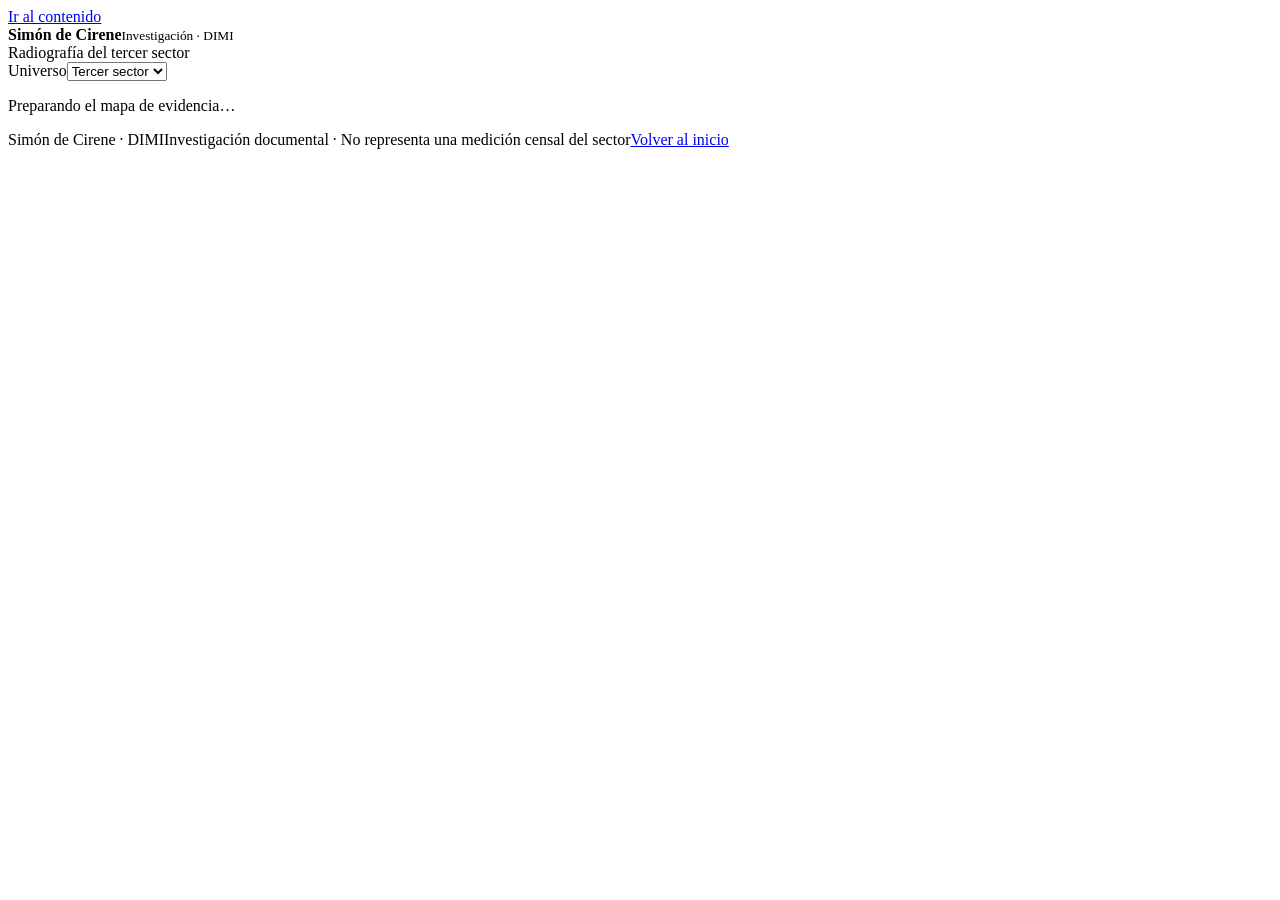
==== preview/h0/index.html @ e89a185a "feat(H-0): estructura accesible de la nueva radiografía" ====
<!doctype html>
<html lang="es-CL">
<head>
  <meta charset="utf-8">
  <meta name="viewport" content="width=device-width, initial-scale=1">
  <meta name="theme-color" content="#102d32">
  <meta name="description" content="Radiografía del tercer sector: de problemas documentados a oportunidades de inteligencia artificial. Investigación de Simón de Cirene y DIMI.">
  <title>Radiografía del tercer sector · Simón de Cirene</title>
  <link rel="preconnect" href="https://fonts.googleapis.com">
  <link rel="preconnect" href="https://fonts.gstatic.com" crossorigin>
  <link href="https://fonts.googleapis.com/css2?family=DM+Sans:wght@400;500;600;700&family=Manrope:wght@400;500;600;700;800&display=swap" rel="stylesheet">
  <link rel="stylesheet" href="/preview/h0/style.css">
  <script type="module" src="/preview/h0/app.mjs"></script>
</head>
<body>
  <a class="skip" href="#content">Ir al contenido</a>
  <div id="app">
    <header class="site-header">
      <div class="brand"><div class="brand-mark" aria-hidden="true"><span></span><span></span><span></span></div><div><strong>Simón de Cirene</strong><small>Investigación · DIMI</small></div></div>
      <span class="top-tag">Radiografía del tercer sector</span>
      <div class="scope-wrap"><label for="scope-top">Universo</label><select id="scope-top" aria-label="Seleccionar universo"><option value="tercer_sector">Tercer sector</option><option value="fundaciones">Fundaciones</option></select></div>
    </header>
    <main id="content" aria-busy="true"><div class="loading"><span class="loader"></span><p>Preparando el mapa de evidencia…</p></div></main>
    <footer class="site-footer"><span>Simón de Cirene · DIMI</span><span>Investigación documental · No representa una medición censal del sector</span><a href="/" data-internal>Volver al inicio</a></footer>
  </div>
  <noscript>Esta página utiliza JavaScript para navegar entre las secciones y explorar las fuentes.</noscript>
</body>
</html>
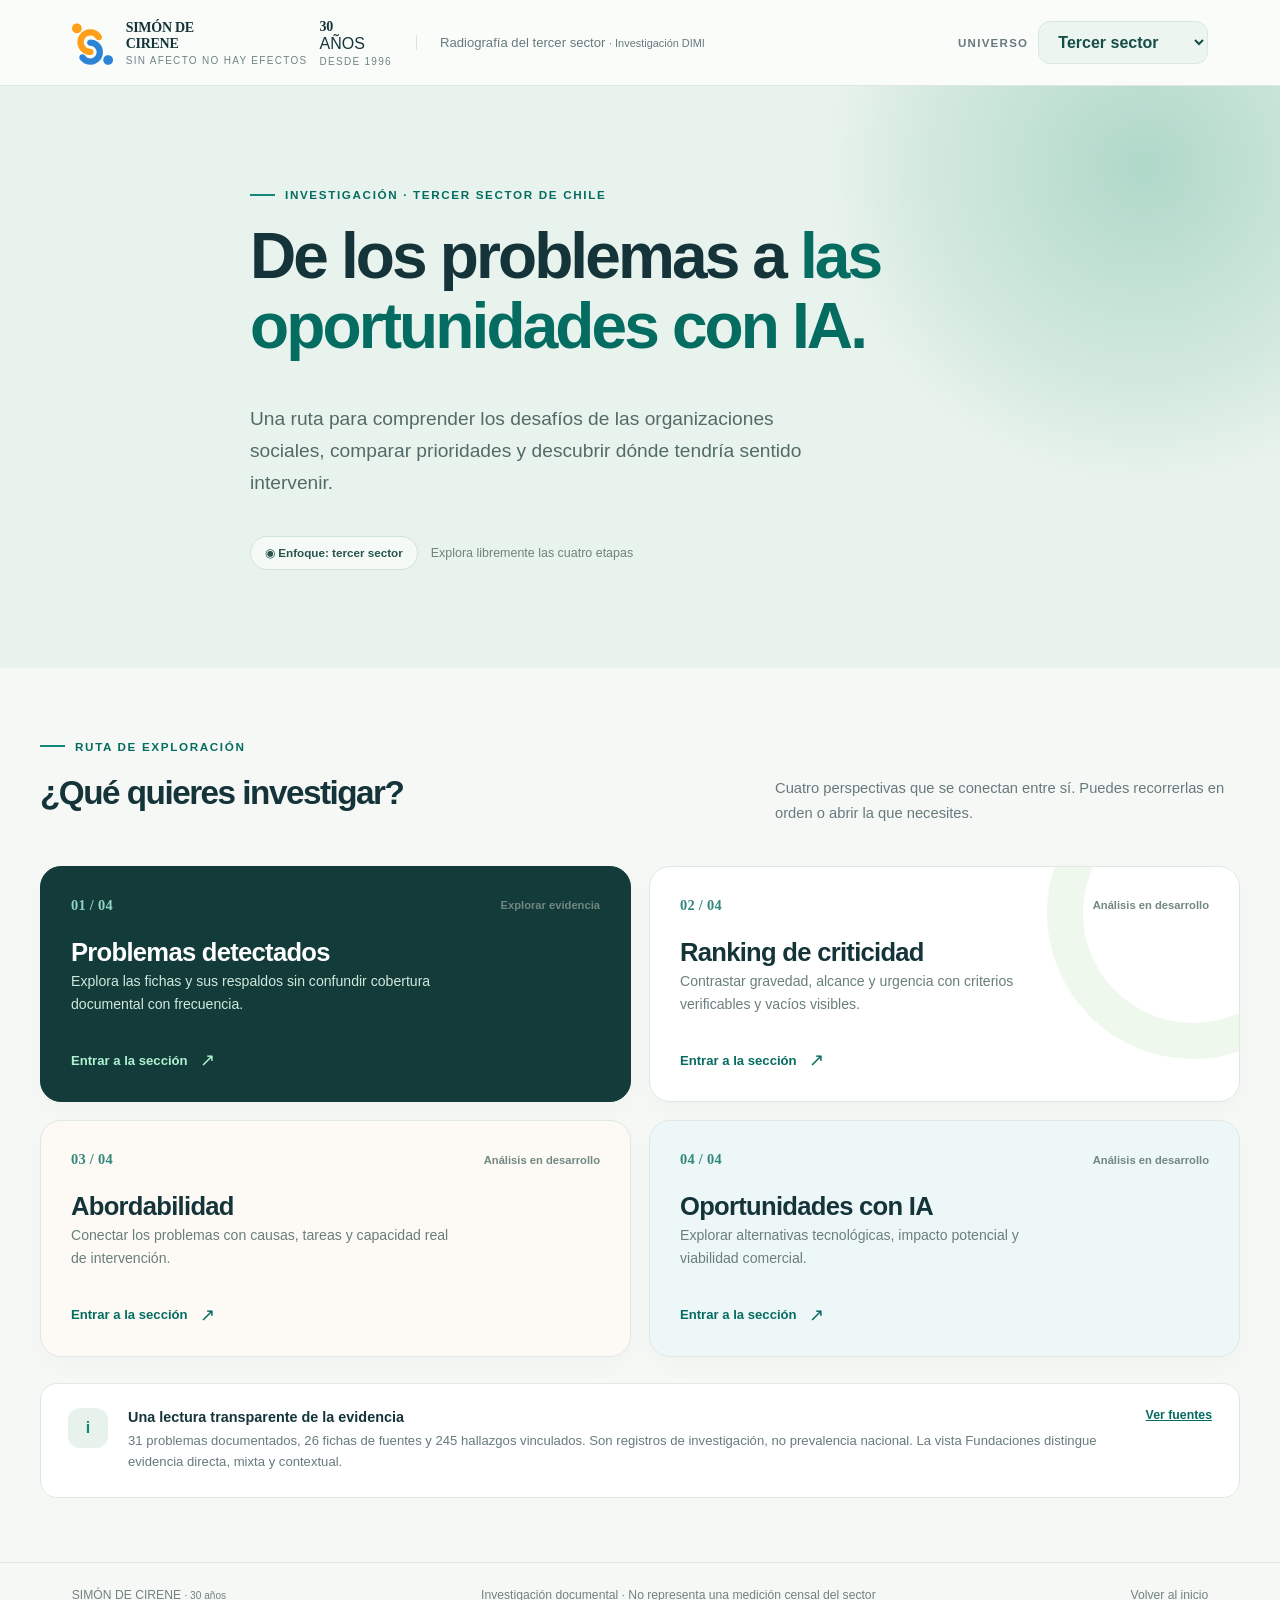
==== commit 2fd961c1: "style(brand): incorporar logotipo de plantilla, 30 años y Montserrat a H-0" ====
--- a/preview/h0/index.html
+++ b/preview/h0/index.html
@@ -3,25 +3,30 @@
 <head>
   <meta charset="utf-8">
   <meta name="viewport" content="width=device-width, initial-scale=1">
-  <meta name="theme-color" content="#102d32">
+  <meta name="theme-color" content="#FFF2E1">
   <meta name="description" content="Radiografía del tercer sector: de problemas documentados a oportunidades de inteligencia artificial. Investigación de Simón de Cirene y DIMI.">
   <title>Radiografía del tercer sector · Simón de Cirene</title>
   <link rel="preconnect" href="https://fonts.googleapis.com">
   <link rel="preconnect" href="https://fonts.gstatic.com" crossorigin>
-  <link href="https://fonts.googleapis.com/css2?family=DM+Sans:wght@400;500;600;700&family=Manrope:wght@400;500;600;700;800&display=swap" rel="stylesheet">
+  <link href="https://fonts.googleapis.com/css2?family=Montserrat:wght@400;500;600;700;800;900&display=swap" rel="stylesheet">
   <link rel="stylesheet" href="/preview/h0/style.css">
+  <link rel="stylesheet" href="/preview/h0/brand-sdc.css">
   <script type="module" src="/preview/h0/app.mjs"></script>
 </head>
 <body>
   <a class="skip" href="#content">Ir al contenido</a>
   <div id="app">
     <header class="site-header">
-      <div class="brand"><div class="brand-mark" aria-hidden="true"><span></span><span></span><span></span></div><div><strong>Simón de Cirene</strong><small>Investigación · DIMI</small></div></div>
-      <span class="top-tag">Radiografía del tercer sector</span>
+      <div class="brand" aria-label="Simón de Cirene, 30 años">
+        <img class="brand-symbol" src="/preview/h0/assets/sdc-symbol-2026.svg" alt="" width="42" height="44">
+        <div class="brand-wordmark"><strong>SIMÓN DE<br>CIRENE</strong><small>Sin afecto no hay efectos</small></div>
+        <div class="anniversary-mark" role="img" aria-label="30 años, desde 1996"><strong>30</strong><span>AÑOS</span><small>DESDE 1996</small></div>
+      </div>
+      <span class="top-tag">Radiografía del tercer sector <small>· Investigación DIMI</small></span>
       <div class="scope-wrap"><label for="scope-top">Universo</label><select id="scope-top" aria-label="Seleccionar universo"><option value="tercer_sector">Tercer sector</option><option value="fundaciones">Fundaciones</option></select></div>
     </header>
     <main id="content" aria-busy="true"><div class="loading"><span class="loader"></span><p>Preparando el mapa de evidencia…</p></div></main>
-    <footer class="site-footer"><span>Simón de Cirene · DIMI</span><span>Investigación documental · No representa una medición censal del sector</span><a href="/" data-internal>Volver al inicio</a></footer>
+    <footer class="site-footer"><span class="footer-org">SIMÓN DE CIRENE <small>· 30 años</small></span><span>Investigación documental · No representa una medición censal del sector</span><a href="/" data-internal>Volver al inicio</a></footer>
   </div>
   <noscript>Esta página utiliza JavaScript para navegar entre las secciones y explorar las fuentes.</noscript>
 </body>
--- a/preview/h0/style.css
+++ b/preview/h0/style.css
@@ -0,0 +1,2 @@
+:root{--ink:#15343a;--ink2:#254349;--muted:#677a7d;--bg:#f6f8f5;--surface:#fff;--line:#e0e8e3;--teal:#128878;--teal2:#056c61;--mint:#e5f4ee;--gold:#f0bb7d;--blue:#eaf0fa;--shadow:0 15px 45px rgba(9,54,50,.07);font-family:"DM Sans",Arial,sans-serif;color:var(--ink);background:var(--bg);font-synthesis:none}*{box-sizing:border-box}html{scroll-behavior:smooth}body{margin:0;min-width:320px}button,input,select{font:inherit}button{cursor:pointer}a{color:inherit;text-decoration:none}button:focus-visible,a:focus-visible,input:focus-visible,select:focus-visible{outline:3px solid #ef9f53;outline-offset:3px}h1,h2,h3,p{margin-top:0}h1,h2,h3{font-family:Manrope,"DM Sans",sans-serif;letter-spacing:-.045em}h1{font-size:clamp(2.45rem,5vw,4.75rem);line-height:1.08;font-weight:800;max-width:870px}h2{font-size:clamp(1.65rem,2.6vw,2.6rem);line-height:1.16;font-weight:800}h3{font-size:1.02rem;line-height:1.42;letter-spacing:-.028em}p{line-height:1.65}.skip{position:absolute;top:-100px;left:15px;z-index:100;padding:12px;background:#fff;border:2px solid var(--teal)}.skip:focus{top:12px}.site-header{height:86px;padding:0 clamp(20px,5.6vw,88px);display:flex;align-items:center;gap:24px;background:rgba(250,252,249,.96);border-bottom:1px solid var(--line);position:sticky;top:0;z-index:30;backdrop-filter:blur(15px)}.brand{display:flex;gap:12px;align-items:center;min-width:210px}.brand strong{font-family:Manrope;font-weight:800;font-size:14px;display:block;letter-spacing:-.02em}.brand small{font-size:10px;letter-spacing:.13em;text-transform:uppercase;color:#718486;display:block;margin-top:3px}.brand-mark{width:37px;height:37px;display:flex;align-items:center;justify-content:center;gap:3px;border:2px solid #156a62;border-radius:12px;transform:rotate(-7deg)}.brand-mark span{width:5px;height:15px;background:#168b7b;border-radius:5px}.brand-mark span:nth-child(2){height:25px;background:#c5a773}.brand-mark span:nth-child(3){height:20px}.top-tag{font-size:.82rem;margin-right:auto;color:var(--muted);border-left:1px solid #d9e3df;padding-left:23px}.scope-wrap{display:flex;align-items:center;gap:10px}.scope-wrap label{font-size:.72rem;text-transform:uppercase;letter-spacing:.11em;color:var(--muted);font-weight:700}.scope-wrap select{min-width:165px;background:#edf5f1;border:1px solid #d7e9e0;color:#174d48;font-weight:700;border-radius:12px;padding:11px 32px 11px 15px}.site-footer{display:flex;gap:15px;flex-wrap:wrap;justify-content:space-between;align-items:center;padding:25px clamp(20px,5.6vw,88px);color:#728281;font-size:.76rem;border-top:1px solid var(--line)}.site-footer a{text-decoration:underline}.wrap{width:min(1200px,calc(100% - 48px));margin:0 auto}.eyebrow{display:flex;align-items:center;gap:10px;text-transform:uppercase;letter-spacing:.14em;color:var(--teal2);font-size:.73rem;font-weight:800;margin-bottom:21px}.eyebrow:before{content:"";display:inline-block;width:25px;height:2px;background:var(--teal)}.home-hero{position:relative;background:#e9f3ed;overflow:hidden;padding:clamp(55px,8vw,118px) 0 clamp(65px,8vw,98px);isolation:isolate}.home-hero:after{content:"";position:absolute;width:660px;height:660px;background:radial-gradient(circle,#afd8c9 0%,rgba(168,213,196,.32) 48%,transparent 69%);right:-195px;top:-250px;z-index:-1;pointer-events:none}.hero-lead{font-size:clamp(1rem,1.7vw,1.2rem);color:#526b68;max-width:600px;margin-top:0;margin-bottom:24px}.hero-head{max-width:780px}.hero-title span{color:var(--teal2)}.hero-footer{display:flex;gap:13px;align-items:center;flex-wrap:wrap;margin-top:37px}.hero-step{font-size:.78rem;color:#6e837a}.pill{display:inline-flex;align-items:center;gap:7px;border:1px solid #d0e4d8;background:rgba(255,255,255,.6);border-radius:100px;font-size:.73rem;font-weight:700;padding:9px 14px;color:#28564f}.numbers{display:flex;gap:16px;flex-wrap:wrap}.numbers .kpi{padding:0 22px 0 0;border-right:1px solid #c1d6cb}.numbers .kpi:last-child{border-right:0}.kpi b{display:block;font:800 1.45rem Manrope;letter-spacing:-.05em}.kpi small{font-size:.69rem;color:#5e766d}.home-sections{padding:72px 0 64px}.section-head{display:flex;justify-content:space-between;gap:20px;align-items:flex-end;margin-bottom:26px}.section-head p{max-width:465px;color:var(--muted);font-size:.92rem}.four-grid{display:grid;grid-template-columns:repeat(2,minmax(0,1fr));gap:18px}.stage-card{min-height:224px;background:#fff;border:1px solid var(--line);border-radius:21px;display:flex;flex-direction:column;gap:20px;position:relative;overflow:hidden;padding:30px;box-shadow:0 10px 24px rgba(29,58,48,.025);transition:transform .18s,border-color .18s,box-shadow .18s}.stage-card:hover{transform:translateY(-4px);box-shadow:var(--shadow);border-color:#a1cfba}.stage-card:first-child{background:#123b3a;color:white;border-color:#123b3a}.stage-card:first-child .stage-copy{color:#d0e9dc}.stage-card:first-child .stage-link{color:#aff2d0}.stage-card:first-child .stage-number{color:#8fd5c1}.stage-card:nth-child(2):after{content:"";position:absolute;right:-100px;top:-100px;width:220px;height:220px;border:36px solid #eff8ed;border-radius:100%}.stage-card:nth-child(3){background:#fdfaf5}.stage-card:nth-child(4){background:#eef7f7}.stage-top{display:flex;justify-content:space-between;align-items:center}.stage-number{font:800 .9rem Manrope;color:#33887d;letter-spacing:.02em}.stage-status{font-size:.7rem;font-weight:700;color:#718781}.stage-card h3{font-size:clamp(1.25rem,2vw,1.6rem);max-width:290px;margin:0}.stage-copy{font-size:.88rem;color:#697f7b;line-height:1.6;max-width:380px}.stage-link{font-size:.82rem;font-weight:800;color:var(--teal2);margin-top:auto;display:flex;gap:12px;align-items:center}.arrow{font-size:1.15rem}.method-strip{border:1px solid var(--line);background:#fff;padding:24px 27px;border-radius:17px;display:flex;align-items:flex-start;gap:20px;margin-top:26px}.method-icon{width:40px;height:40px;display:grid;place-items:center;background:#e8f2ec;border-radius:12px;color:#16836d;flex-shrink:0;font-weight:800}.method-strip strong{font-size:.9rem}.method-strip p{font-size:.82rem;color:var(--muted);margin:4px 0 0}.method-strip a{margin-left:auto;white-space:nowrap;font-size:.77rem;color:var(--teal2);font-weight:800;text-decoration:underline}.subnav{border-bottom:1px solid var(--line);background:#fff}.subnav-inner{display:flex;gap:6px;align-items:center;overflow-x:auto;white-space:nowrap;scrollbar-width:thin}.subnav a{font-size:.77rem;padding:19px 13px;border-bottom:3px solid transparent;color:#758481;font-weight:700}.subnav a[aria-current=page]{color:#0c796c;border-color:#0c796c}.subnav a:hover{color:#0c796c}.subnav a:first-child{padding-left:0}.interior{padding:48px 0 84px}.page-top{display:flex;gap:28px;align-items:flex-start;justify-content:space-between;margin-bottom:29px}.page-top h1{font-size:clamp(2rem,4vw,3.4rem);max-width:700px;margin-bottom:12px}.page-intro{color:var(--muted);font-size:.95rem;max-width:690px}.stage-label{color:var(--teal2);font-size:.7rem;letter-spacing:.12em;text-transform:uppercase;font-weight:800;margin-bottom:16px}.outline-btn,.small-btn{border-radius:11px;padding:11px 15px;border:1px solid #bfd7ca;background:#fff;color:#28796b;font-weight:800;font-size:.8rem}.small-btn:hover,.outline-btn:hover{background:#eaf4ed}.link-btn{color:var(--teal2);font-size:.82rem;font-weight:800;text-decoration:underline}.callout{border:1px solid #e0e9df;background:#fff;border-radius:14px;padding:17px 21px;color:#58716e;line-height:1.65;font-size:.84rem;display:flex;gap:13px}.callout:before{content:"i";color:#126c62;flex:0 0 22px;height:22px;border:1.5px solid #529f91;border-radius:50%;display:grid;place-items:center;font-style:italic;font-weight:700}.data-stats{display:flex;flex-wrap:wrap;gap:11px;margin-bottom:20px}.stat-chip{background:#fff;border:1px solid var(--line);border-radius:12px;padding:14px 17px;min-width:140px}.stat-chip b{display:block;font:800 1.28rem Manrope}.stat-chip small{font-size:.68rem;color:#758b88}.scope-bands{display:grid;grid-template-columns:repeat(3,minmax(0,1fr));gap:13px;margin:25px 0}.band-card{background:#fff;border-radius:14px;border:1px solid var(--line);padding:20px}.band-card b{font:800 1.55rem Manrope}.band-card strong{display:block;margin-top:3px;font-size:.83rem}.band-card small{display:block;color:var(--muted);line-height:1.5;margin-top:7px}.band-card.directa{border-top:4px solid #26846c}.band-card.compartida{border-top:4px solid #c99a63}.band-card.contexto{border-top:4px solid #90a4ae}.tools-panel{display:flex;gap:12px;align-items:center;flex-wrap:wrap;margin:23px 0}.search-wrap{flex:1;min-width:190px;position:relative}.search-wrap input{width:100%;padding:14px 18px;border-radius:13px;border:1px solid #dce8e2;background:#fff;color:var(--ink)}.layer-label{font-size:.7rem;color:var(--muted);font-weight:800}.tools-panel select{max-width:235px;background:#fff;border:1px solid var(--line);border-radius:12px;padding:13px 15px;font-size:.85rem;color:#245f57}.switch{display:flex;align-items:center;gap:9px;cursor:pointer;font-size:.8rem;color:#526e66}.switch input{accent-color:#138679;width:17px;height:17px}.result-meta{display:flex;justify-content:space-between;align-items:center;flex-wrap:wrap;gap:10px;color:#6e8181;font-size:.78rem;margin:12px 0 14px}.pain-list{display:grid;grid-template-columns:repeat(2,minmax(0,1fr));gap:12px}.pain-row{border:1px solid var(--line);border-radius:16px;background:#fff;padding:20px 21px;text-align:left;display:flex;gap:14px;align-items:flex-start;min-height:150px;transition:box-shadow .18s,border-color .18s}.pain-row:hover{border-color:#70b5a1;box-shadow:0 6px 22px rgba(20,86,73,.06)}.pain-code{font:800 .72rem Manrope;background:#edf4f0;color:#236e60;border-radius:9px;padding:8px 10px;white-space:nowrap}.pain-row h3{margin:0 0 10px;font-size:.96rem}.pain-row .row-meta{display:flex;gap:8px;flex-wrap:wrap;margin-top:auto}.tag{font-size:.67rem;border-radius:30px;padding:5px 8px;background:#edf3f2;color:#52726d}.tag.directa{background:#e5f4e9;color:#287252}.tag.compartida{background:#fbefdc;color:#98682a}.tag.contexto{background:#edf1f5;color:#5c6d84}.row-content{min-width:0;flex:1;display:flex;flex-direction:column;min-height:96px}.row-more{font-size:1.05rem;color:#4e9b89}.empty{border:1px dashed #bbd2c7;border-radius:14px;padding:40px;text-align:center;color:#69817c}.empty h3{color:var(--ink)}.drawer-backdrop{position:fixed;inset:0;background:rgba(7,33,37,.58);z-index:70;display:flex;justify-content:flex-end}.drawer{width:min(600px,100%);height:100%;overflow-y:auto;background:#fff;box-shadow:-15px 0 55px rgba(0,0,0,.14);padding:30px;position:relative}.drawer-close{position:sticky;top:0;float:right;width:38px;height:38px;border:1px solid #dce9e4;border-radius:50%;background:white;font-size:1.3rem;z-index:1}.drawer h2{font-size:1.75rem;margin:22px 0 11px}.drawer .hint{color:var(--muted);font-size:.83rem;line-height:1.6}.drawer-tabs{display:flex;gap:7px;margin:25px 0 18px;overflow-x:auto}.drawer-tabs button{border-radius:30px;border:1px solid #dbe7e1;background:#fff;color:#597d74;padding:9px 13px;font-size:.74rem;font-weight:700;white-space:nowrap}.drawer-tabs button[aria-pressed=true]{background:#155d54;color:#fff;border-color:#155d54}.evidence-list{display:grid;gap:12px;margin:16px 0}.evidence-item{border:1px solid #e3ece6;border-radius:13px;padding:17px 18px;background:#fcfdfa}.evidence-item strong{color:#25806b;font-size:.7rem}.evidence-item p{font-size:.83rem;line-height:1.6;color:#49625d;margin:10px 0}.evidence-item a{font-size:.74rem;text-decoration:underline;color:#0f8373;display:inline-block;margin:4px 9px 0 0}.drawer-summary{font-size:.8rem;color:#7a918c;background:#eaf5f0;border-radius:12px;padding:12px}.forward{margin-top:34px;padding:20px;border-radius:18px;background:#123c39;color:white;display:flex;align-items:center;justify-content:space-between;gap:20px}.forward small{color:#c2e0d2;font-size:.7rem}.forward strong{display:block;margin-top:4px}.forward a{background:#fff;color:#19685d;font-weight:800;font-size:.77rem;padding:11px 14px;border-radius:10px;white-space:nowrap}.waiting-panel{background:#fff;border:1px solid var(--line);border-radius:20px;padding:clamp(30px,6vw,60px);display:grid;grid-template-columns:1.2fr .8fr;gap:30px;margin:27px 0}.waiting-panel .icon-big{font-size:3rem;margin-bottom:12px}.waiting-panel p{color:#607872}.waiting-list{border-left:1px solid var(--line);padding-left:32px}.waiting-list h3{font-size:.9rem;margin-bottom:15px}.waiting-list li{font-size:.83rem;color:#647875;line-height:1.65;margin-bottom:10px}.loading{min-height:55vh;display:flex;flex-direction:column;align-items:center;justify-content:center;color:#668079}.loader{width:35px;height:35px;border:3px solid #c5ddd0;border-top-color:#108477;border-radius:50%;animation:spin .8s linear infinite;margin-bottom:14px}@keyframes spin{to{transform:rotate(360deg)}}.sr-only{position:absolute;width:1px;height:1px;overflow:hidden;clip:rect(0,0,0,0);white-space:nowrap}.hidden{display:none!important}@media(max-width:900px){.site-header{padding:0 24px}.top-tag{display:none}.scope-wrap{margin-left:auto}.waiting-panel{grid-template-columns:1fr}.waiting-list{border-left:none;border-top:1px solid var(--line);padding:25px 0 0}.pain-list{grid-template-columns:1fr}.page-top{flex-direction:column;gap:8px}}@media(max-width:600px){.site-header{height:72px;padding:0 16px}.brand{min-width:0;gap:9px}.brand strong{font-size:.76rem}.brand small{font-size:.55rem}.brand-mark{width:30px;height:30px}.scope-wrap{gap:2px}.scope-wrap label{display:none}.scope-wrap select{min-width:124px;max-width:136px;padding:9px 22px 9px 9px;font-size:.74rem}.wrap{width:calc(100% - 32px)}.home-hero{padding:59px 0 64px}.four-grid,.scope-bands{grid-template-columns:1fr}.stage-card{min-height:195px;padding:24px}.section-head{display:block}.section-head p{margin-top:8px}.home-sections{padding:47px 0 54px}.method-strip{display:block}.method-icon{margin-bottom:10px}.method-strip a{margin:13px 0 0;display:inline-block}.subnav-inner a{padding:15px 12px;font-size:.72rem}.interior{padding:33px 0 65px}.page-top h1{font-size:2rem}.data-stats .stat-chip{min-width:calc(50% - 6px)}.tools-panel>*{width:100%;max-width:100%!important}.pain-row{padding:18px 15px}.drawer{padding:20px}.drawer h2{font-size:1.4rem}.forward{align-items:flex-start;flex-direction:column}.site-footer{padding:22px 16px}.band-card{padding:16px}}
+@media(prefers-reduced-motion:reduce){*,*:before,*:after{animation-duration:.001ms!important;transition-duration:.001ms!important;scroll-behavior:auto!important}}
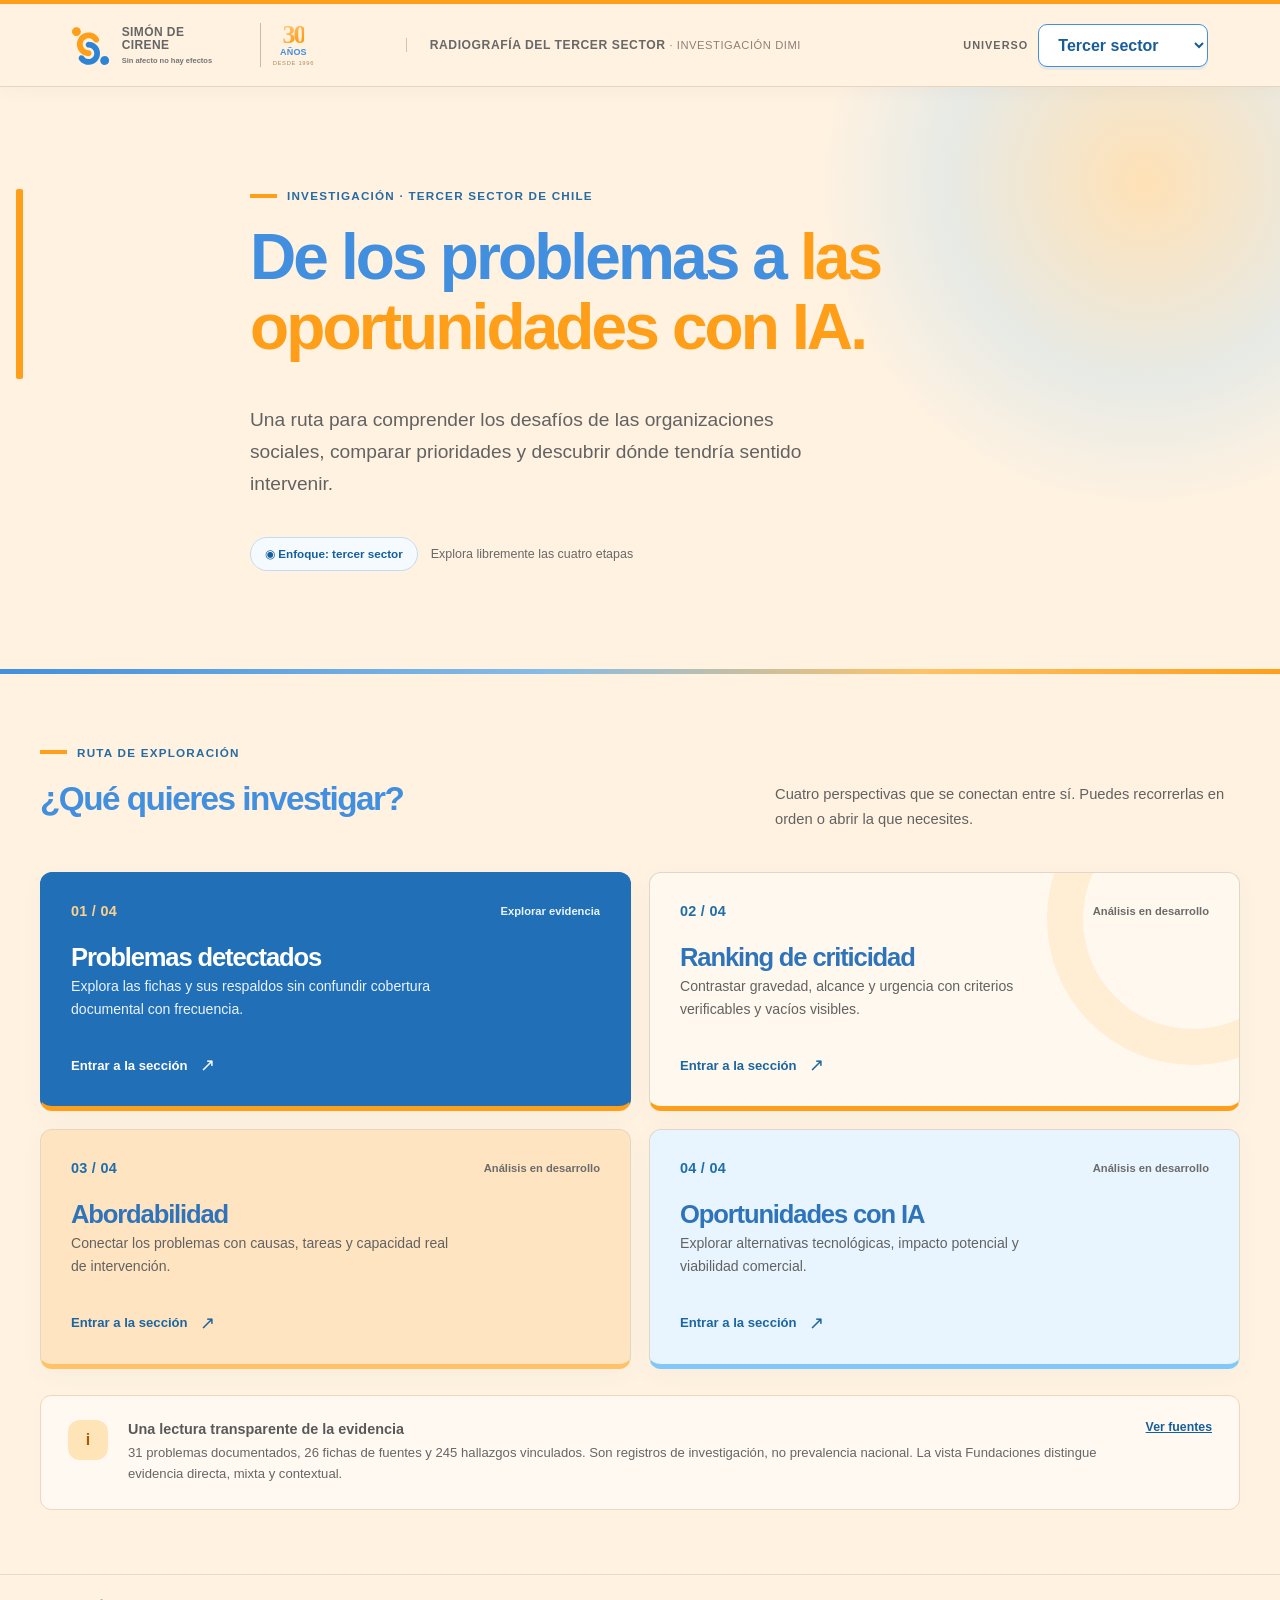
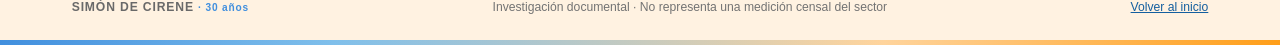
==== commit c6e02318: "feat(h1): cargar estilos de análisis en vista SdC 2026" ====
--- a/preview/h0/index.html
+++ b/preview/h0/index.html
@@ -11,6 +11,7 @@
   <link href="https://fonts.googleapis.com/css2?family=Montserrat:wght@400;500;600;700;800;900&display=swap" rel="stylesheet">
   <link rel="stylesheet" href="/preview/h0/style.css">
   <link rel="stylesheet" href="/preview/h0/brand-sdc.css">
+  <link rel="stylesheet" href="/preview/h0/h1.css">
   <script type="module" src="/preview/h0/app.mjs"></script>
 </head>
 <body>
--- a/preview/h0/brand-sdc.css
+++ b/preview/h0/brand-sdc.css
@@ -0,0 +1,316 @@
+/**
+ * Sistema visual SdC 2026 · 30 años
+ * Fuente: PPT PLANTILLA Simón de Cirene 2026 proporcionada para este proyecto.
+ * Referencias: diapositivas 1, 3, 5, 6, 8, 9 y 13.
+ * Mantener estas variables al desarrollar H-1…H-5.
+ */
+:root {
+  --sdc-cream:#FFF2E1;
+  --sdc-cream-soft:#FFF8EE;
+  --sdc-blue:#418FDE;
+  --sdc-blue-deep:#145F9F;
+  --sdc-blue-light:#80C8F9;
+  --sdc-orange:#FF9E19;
+  --sdc-peach:#FFC266;
+  --sdc-gray:#595959;
+  --sdc-gray-light:#ECE1D6;
+  --sdc-white:#FFFFFF;
+  --sdc-border:#E9D8C6;
+  --sdc-montserrat:"Montserrat",Arial,sans-serif;
+  /* Compatibilidad con componentes H-0 ya existentes */
+  --ink:#424242;
+  --ink2:#595959;
+  --muted:#666666;
+  --bg:var(--sdc-cream);
+  --surface:#FFFFFF;
+  --line:var(--sdc-border);
+  --teal:var(--sdc-blue);
+  --teal2:var(--sdc-blue-deep);
+  --mint:#EDF6FF;
+  --gold:var(--sdc-peach);
+  --blue:#EDF6FF;
+  --shadow:0 16px 44px rgba(68,79,92,.075);
+  font-family:var(--sdc-montserrat);
+  color:var(--sdc-gray);
+  background:var(--sdc-cream);
+}
+html,body { background:var(--sdc-cream); }
+body,button,input,select { font-family:var(--sdc-montserrat); }
+h1,h2,h3,.kpi b,.stage-number,.stat-chip b,.band-card b,.pain-code {
+  font-family:var(--sdc-montserrat);
+}
+h1,h2,h3 { color:var(--sdc-blue); letter-spacing:-.045em; }
+strong,b { font-weight:700; }
+a:focus-visible,button:focus-visible,input:focus-visible,select:focus-visible {
+  outline:3px solid var(--sdc-orange);
+  outline-offset:3px;
+}
+/* Identidad de encabezado: símbolo original del PPT vectorizado, nombre y sello aniversario */
+.site-header {
+  background:rgba(255,242,225,.98);
+  border-top:4px solid var(--sdc-orange);
+  border-bottom:1px solid #E8D5C0;
+  box-shadow:0 4px 16px rgba(85,74,66,.035);
+  gap:24px;
+  min-height:87px;
+}
+.brand { min-width:310px; display:flex; gap:12px; align-items:center; }
+.brand-symbol { display:block; width:38px; height:41px; object-fit:contain; flex-shrink:0; }
+.brand-wordmark { padding-top:1px; min-width:124px; }
+.brand .brand-wordmark strong {
+  font-size:12px;
+  font-family:var(--sdc-montserrat);
+  font-weight:800;
+  letter-spacing:.035em;
+  line-height:1.1;
+  color:#666;
+  display:block;
+}
+.brand .brand-wordmark small {
+  display:block;
+  font-size:7.5px;
+  margin-top:3px;
+  color:#737373;
+  font-weight:700;
+  letter-spacing:0;
+  text-transform:none;
+}
+.anniversary-mark {
+  display:flex;
+  flex-direction:column;
+  align-items:center;
+  justify-content:center;
+  min-width:54px;
+  padding:0 0 0 12px;
+  margin-left:2px;
+  border-left:1px solid #CBB9A6;
+  line-height:1;
+}
+.brand .anniversary-mark strong {
+  font-size:26px;
+  font-weight:900;
+  letter-spacing:-.085em;
+  background:linear-gradient(145deg,#FFD08C 0%,#FF9E19 72%);
+  background-clip:text;
+  -webkit-background-clip:text;
+  color:transparent;
+  display:block;
+  line-height:.95;
+}
+.anniversary-mark span { color:var(--sdc-blue);font-size:9px;font-weight:900;letter-spacing:.018em;margin-top:1px; }
+.brand .anniversary-mark small { color:#A98A5E;font-size:5.8px;letter-spacing:.12em;margin-top:4px;white-space:nowrap; }
+.top-tag {
+  border-left:1px solid #D7C3AC;
+  font-weight:700;
+  color:#686868;
+  font-size:.76rem;
+  text-transform:uppercase;
+  letter-spacing:.045em;
+}
+.top-tag small {font-weight:500;color:#8D8179;font-size:.7rem;}
+.scope-wrap label {color:#666;font-size:.68rem;letter-spacing:.095em;}
+.scope-wrap select {
+  background:white;
+  border:1.5px solid var(--sdc-blue);
+  color:#185D98;
+  box-shadow:0 3px 0 rgba(65,143,222,.10);
+  border-radius:9px;
+  font-weight:700;
+}
+.site-footer {
+  background:var(--sdc-cream);
+  border-top:1px solid #E9D9C6;
+  background-image:linear-gradient(to right,var(--sdc-blue) 0%,#7FBFEB 26%,#FFD49C 69%,var(--sdc-orange) 100%);
+  background-repeat:no-repeat;
+  background-size:100% 5px;
+  background-position:left bottom;
+  color:#737373;
+  padding-bottom:31px;
+}
+.footer-org {font-weight:800;font-size:.76rem;color:#696969;letter-spacing:.07em}
+.footer-org small {color:var(--sdc-blue);font-weight:800;}
+.site-footer a { color:var(--sdc-blue-deep); }
+
+/* Portada: espacio blanco, título azul, acento naranjo y franja de marca */
+.home-hero {
+  background:var(--sdc-cream);
+  border-bottom:5px solid transparent;
+  border-image:linear-gradient(90deg,var(--sdc-blue) 0%,#86BCE6 43%,var(--sdc-peach) 72%,var(--sdc-orange) 100%) 1;
+}
+.home-hero:before {
+  content:"";
+  position:absolute;
+  width:7px;
+  height:clamp(112px,15vw,190px);
+  border-radius:2px;
+  background:var(--sdc-orange);
+  left:max(16px,calc((100vw - 1300px)/2));
+  top:clamp(58px,8vw,116px);
+  z-index:0;
+}
+.home-hero:after {
+  width:670px;height:670px;
+  right:-200px;top:-240px;
+  background:radial-gradient(circle,#FFC26677 0%,#80C8F940 42%,transparent 69%);
+  opacity:.75;
+}
+.eyebrow {color:#276BA3;letter-spacing:.105em;font-weight:800;}
+.eyebrow:before {background:var(--sdc-orange);height:4px;width:27px;}
+.home-hero h1,.page-top h1 { color:var(--sdc-blue); }
+.hero-title span { color:var(--sdc-orange); }
+.hero-lead,.page-intro {color:#626262;}
+.pill {
+  border:1px solid #C4DCF2;
+  background:#F5FAFF;
+  color:var(--sdc-blue-deep);
+  font-weight:700;
+}
+.hero-step {color:#686868;}
+.home-sections {background:transparent;}
+.section-head p,.stage-copy {color:#626262;}
+/* Cuatro tarjetas = paleta corporativa, sin falsificar progreso de la investigación */
+.stage-card {
+  border-radius:12px;
+  border:1px solid #E4D6C6;
+  background:white;
+  box-shadow:0 6px 24px rgba(63,80,100,.035);
+  border-bottom:5px solid var(--sdc-blue);
+}
+.stage-card h3 {color:#2F74BA;}
+.stage-card .stage-number {color:#1F6EAB;font-weight:800;}
+.stage-card .stage-link {color:#1B65A1;font-weight:800;}
+.stage-card .stage-status {color:#6B6B6B;}
+.stage-card:hover {border-color:#80B8EA;box-shadow:0 12px 28px rgba(65,143,222,.12);}
+.stage-card:first-child {
+  background:#216FB7;
+  border-color:#216FB7;
+  border-bottom-color:var(--sdc-orange);
+  color:white;
+}
+.stage-card:first-child h3 {color:white;}
+.stage-card:first-child .stage-number {color:#FFD08A;}
+.stage-card:first-child .stage-copy {color:#EAF4FF;}
+.stage-card:first-child .stage-status {color:#EAF4FF;}
+.stage-card:first-child .stage-link {color:white;}
+.stage-card:nth-child(2) {
+  background:#FFF8EE;
+  border-bottom-color:var(--sdc-orange);
+}
+.stage-card:nth-child(2):after {border-color:#FFE9C9;opacity:.68;}
+.stage-card:nth-child(3) {
+  background:#FFE4C1;
+  border-bottom-color:var(--sdc-peach);
+}
+.stage-card:nth-child(4) {
+  background:#E8F5FF;
+  border-bottom-color:var(--sdc-blue-light);
+}
+.method-strip {
+  border-radius:11px;
+  background:#FFF9F1;
+  border-color:#F0D6BB;
+  box-shadow:none;
+}
+.method-icon {background:#FFE4B8;color:#A45B04;}
+.method-strip a {color:#155F9E;}
+/* Navegación y áreas de contenido */
+.subnav {background:rgba(255,248,238,.96);border-bottom-color:#EBD8C5;}
+.subnav a[aria-current="page"] {color:#155F9E;border-bottom-color:var(--sdc-orange);}
+.subnav a:hover {color:#155F9E;}
+.interior {background:transparent;}
+.stage-label {color:#246CA8;}
+.outline-btn,.small-btn {
+  border:1px solid #91BDE5;
+  background:white;
+  color:#1B629B;
+  border-radius:9px;
+}
+.outline-btn:hover,.small-btn:hover {background:#EBF5FF;}
+.callout {background:#FFFAF4;border-color:#E9D9C6;color:#656565;border-radius:10px;}
+.callout:before {border-color:var(--sdc-blue);color:#1C65A0;}
+.stat-chip,.band-card {border-color:#E8D8C8;border-radius:10px;background:#FFFDF9;}
+.stat-chip b,.band-card b {color:#277CCB;}
+.band-card.directa {border-top-color:#267CCB;}
+.band-card.compartida {border-top-color:var(--sdc-orange);}
+.band-card.contexto {border-top-color:#777;}
+.tools-panel select,.search-wrap input {
+  background:white;
+  color:#525252;
+  border-color:#DDD2C5;
+  border-radius:9px;
+}
+.switch input { accent-color:var(--sdc-blue-deep); }
+.pain-row {
+  border-color:#E4D6C8;
+  border-radius:11px;
+  box-shadow:none;
+}
+.pain-row:hover {border-color:var(--sdc-blue);box-shadow:0 8px 18px rgba(65,143,222,.10);}
+.pain-row h3 {color:#3A3A3A;}
+.pain-code {background:#E5F2FF;color:#206FAD;border-radius:6px;}
+.tag {background:#F2ECE6;color:#656565;}
+.tag.directa {background:#DFEEFF;color:#185E9D;}
+.tag.compartida {background:#FFE4BC;color:#85510B;}
+.tag.contexto {background:#EBE5E0;color:#555;}
+.row-more {color:#267FC4;}
+.empty {border-color:#BECCE1;}
+.empty h3 {color:var(--sdc-blue-deep);}
+.drawer-backdrop {background:rgba(39,48,63,.61);}
+.drawer {background:var(--sdc-cream-soft);}
+.drawer h2 {color:var(--sdc-blue);}
+.drawer .hint {color:#666;}
+.drawer-close {border-color:#E7D1B8;color:#5C5C5C;}
+.drawer-summary {background:#E8F4FF;color:#356786;}
+.drawer-tabs button {border-color:#D4DFEC;background:white;color:#306FA3;}
+.drawer-tabs button[aria-pressed="true"] {background:#206CAB;color:white;border-color:#206CAB;}
+.evidence-item {background:white;border-color:#E9DCD0;border-radius:10px;}
+.evidence-item strong {color:#276FA7;}
+.evidence-item p {color:#555;}
+.evidence-item a {color:#185F9A;}
+.forward {
+  background:#1D6BAA;
+  border-bottom:5px solid var(--sdc-orange);
+  border-radius:12px;
+  color:white;
+}
+.forward small {color:#D5EAFE;}
+.forward strong {color:white;}
+.forward a {background:white;color:#185E9D;}
+.waiting-panel {background:#FFF9F1;border-color:#ECD8BF;border-radius:14px;}
+.waiting-panel .icon-big {color:var(--sdc-orange);}
+.waiting-panel p {color:#606060;}
+.waiting-list {border-left-color:#E6D4C4;}
+.loader {border-color:#E1EAF2;border-top-color:var(--sdc-orange);}
+.loading {color:#575757;}
+/* Logo, selector y espacios ajustados sin sacrificar legibilidad móvil */
+@media(max-width:900px) {
+  .brand {min-width:270px;}
+  .site-header {gap:10px;}
+}
+@media(max-width:600px) {
+  .site-header {height:77px;min-height:77px;padding:0 14px;gap:6px;}
+  .brand {min-width:0;gap:7px;}
+  .brand-symbol {width:28px;height:31px;}
+  .brand-wordmark {min-width:79px;}
+  .brand .brand-wordmark strong {font-size:9px;line-height:1.12;}
+  .brand .brand-wordmark small {font-size:5.9px;line-height:1.2;letter-spacing:0;}
+  .anniversary-mark {min-width:37px;padding-left:6px;margin-left:0;}
+  .brand .anniversary-mark strong {font-size:20px;}
+  .anniversary-mark span {font-size:6.8px;}
+  .brand .anniversary-mark small {font-size:4.8px;}
+  .scope-wrap select {min-width:111px;max-width:125px;font-size:.72rem;border-radius:7px;padding:8px 14px 8px 7px;}
+  .home-hero:before {left:12px;top:55px;width:4px;height:105px;}
+  .home-hero {padding-left:8px;}
+  .home-sections {padding-top:45px;}
+  .stage-card {border-radius:10px;}
+  .stage-card:first-child {background:#206DAF;}
+  .scope-bands .band-card {border-radius:9px;}
+  .site-footer {padding-bottom:29px;}
+}
+@media(max-width:355px) {
+  .brand .brand-wordmark small {display:none;}
+  .brand-wordmark {min-width:68px;}
+  .brand .brand-wordmark strong {font-size:8.5px;}
+  .anniversary-mark {min-width:31px;padding-left:4px;}
+  .scope-wrap select {max-width:110px;min-width:103px;font-size:.67rem;}
+}
--- a/preview/h0/h1.css
+++ b/preview/h0/h1.css
@@ -0,0 +1,90 @@
+/* H-1 · Exploración documental. Capa sobre el sistema de marca SdC 2026. */
+.h1-analysis{margin:30px 0 42px;padding:clamp(20px,3vw,34px);background:var(--sdc-cream-soft,#fff8ee);border:1px solid var(--sdc-border,#e9d8c6);border-radius:16px;box-shadow:0 8px 26px #5a514111}
+.h1-section-title,.h1-topic-head,.h1-indicator-head{display:flex;justify-content:space-between;align-items:flex-start;gap:24px}
+.h1-section-title h2{font-size:clamp(1.4rem,2.4vw,2rem);line-height:1.18;margin:4px 0 12px;color:var(--sdc-blue,#418fde)}
+.h1-section-title p,.h1-topic-head p,.h1-indicator-head p{font-size:.9rem;color:#606060;max-width:780px;line-height:1.55;margin:0}
+.h1-eyebrow{color:var(--sdc-blue-deep,#145f9f);text-transform:uppercase;letter-spacing:.13em;font-size:.7rem;font-weight:800}
+.h1-snapshot{white-space:nowrap;color:#8b724e;font-size:.68rem;padding:7px 11px;border:1px solid #e8d0a7;border-radius:8px}
+.h1-summary-grid{display:grid;grid-template-columns:repeat(4,minmax(0,1fr));gap:12px;margin:24px 0}
+.h1-summary-grid>div{background:#fff;border:1px solid #eadccb;padding:18px;border-radius:10px;min-width:0}
+.h1-summary-grid b{display:block;font-size:clamp(1.5rem,2.2vw,2rem);font-weight:800;line-height:1.2;color:var(--sdc-blue-deep,#145f9f)}
+.h1-summary-grid span{color:#626262;font-size:.77rem;font-weight:600}
+.h1-method-warning{padding:16px 19px;line-height:1.55;border-left:4px solid var(--sdc-orange,#ff9e19);background:#fff3df;color:#584d41;border-radius:7px;font-size:.86rem}
+.h1-topic-head{margin:34px 0 15px;align-items:center}
+.h1-topic-head h3,.h1-indicator-head h3,.h1-coverage h3{color:var(--sdc-blue,#418fde);font-size:1.18rem;margin:0 0 7px}
+.h1-all{background:#fff;border:1.5px solid #b9cee0;color:#245d8c;padding:10px 13px;border-radius:9px;font-weight:700;font-size:.76rem;cursor:pointer;white-space:nowrap}
+.h1-all.is-active{background:#236fae;color:#fff;border-color:#236fae}
+.h1-topic-grid{display:grid;grid-template-columns:repeat(2,minmax(0,1fr));gap:12px}
+.h1-topic-card{text-align:left;background:white;border:1.5px solid #e5d9cd;border-radius:10px;padding:16px;cursor:pointer;display:flex;flex-direction:column;gap:11px;min-width:0;color:#505050;transition:background .15s,border-color .15s}
+.h1-topic-card:hover,.h1-topic-card:focus-visible{border-color:#418fde;background:#f3f8ff}
+.h1-topic-card.is-active{border-color:#3278b9;background:#eff7ff;box-shadow:inset 3px 0 #ff9e19}
+.h1-topic-id{display:flex;align-items:center;justify-content:space-between;gap:12px}
+.h1-topic-id b{color:#1c649f;font-size:.7rem}
+.h1-topic-id span{font-size:.72rem;color:#686868}
+.h1-topic-card strong{color:#2d6699;font-size:.9rem;line-height:1.35}
+.h1-topic-card small{color:#666;font-size:.72rem;line-height:1.4}
+.h1-meter{height:8px;border-radius:99px;background:#e6eef4;overflow:hidden}
+.h1-meter span{display:block;height:100%;border-radius:99px;background:linear-gradient(90deg,#418fde,#80c8f9)}
+.h1-selected{margin:17px 0 0;display:grid;grid-template-columns:minmax(0,1.7fr) minmax(180px,1fr);gap:14px;border:1px solid #c8dff2;background:#fff;padding:20px;border-radius:11px}
+.h1-selected h3{margin:5px 0;color:#286ca6}
+.h1-selected p{margin:7px 0;font-size:.85rem;color:#5b5b5b}
+.h1-selected-numbers{display:grid;grid-template-columns:repeat(2,minmax(0,1fr));gap:12px}
+.h1-selected-numbers div{background:#f5f9ff;border-radius:8px;padding:15px}
+.h1-selected-numbers b{display:block;font-size:1.35rem;color:#266baa}
+.h1-selected-numbers small{font-size:.69rem;color:#5d6570}
+.h1-nd{grid-column:1/-1;color:#885a22;background:#fff3df;border:1px solid #f3dfbd;border-radius:8px;padding:11px;font-size:.78rem;line-height:1.45}
+.h1-coverage{display:grid;grid-template-columns:minmax(0,1.55fr) minmax(260px,1fr);gap:20px;align-items:center;margin:20px 0 28px;padding:22px;background:white;border:1px solid #eadccb;border-radius:11px}
+.h1-coverage p{line-height:1.55;margin:0;color:#626262;font-size:.86rem}
+.h1-relations{display:grid;grid-template-columns:repeat(2,minmax(0,1fr));gap:10px}
+.h1-relations>div{background:#f2f7fc;padding:15px;border-radius:9px}
+.h1-relations b{display:block;font-size:1.7rem;line-height:1.2;color:#236fae}
+.h1-relations small{font-size:.72rem;color:#555}
+.h1-indicator-head{display:block;margin:28px 0 14px}
+.h1-indicator-grid{display:grid;grid-template-columns:repeat(2,minmax(0,1fr));gap:12px}
+.h1-indicator{background:#fff;border:1px solid #eadccb;border-radius:11px;padding:19px;min-width:0}
+.h1-indicator-status{display:inline-block;font-size:.67rem;letter-spacing:.02em;color:#2a6c9d;font-weight:800}
+.h1-indicator-value{font-size:1.8rem;font-weight:900;line-height:1.2;color:#276fae;margin:10px 0 6px}
+.h1-indicator h4{font-size:.91rem;color:#3f3f3f;margin:0 0 10px}
+.h1-indicator p{font-size:.76rem;color:#626262;line-height:1.5;margin:0 0 9px}
+.h1-indicator .h1-indicator-limit{background:#fff6e9;padding:9px;border-radius:7px}
+.h1-indicator a,.h1-cross-item a,.h1-checked-mini a{color:#12609d;font-size:.76rem;font-weight:700;text-decoration:underline;text-underline-offset:2px}
+.h1-gate{margin-top:20px}
+.h1-topic-mini{color:#1c649e!important;background:#edf5fc!important;border-color:#c6dfef!important}
+.h1-source-mini{color:#615847!important}
+.h1-drawer-profile{padding:16px 0 19px;margin-bottom:18px;border-bottom:1px solid #dfdfdf}
+.h1-drawer-topic{display:flex;gap:7px;flex-wrap:wrap;align-items:center;font-size:.82rem;font-weight:800;color:#216ca4}
+.h1-drawer-topic small{color:#6e6e6e;font-weight:500}
+.h1-drawer-counters{display:grid;grid-template-columns:repeat(3,minmax(0,1fr));gap:7px;margin:12px 0}
+.h1-drawer-counters span{font-size:.69rem;color:#6a6a6a;background:#f4f8fc;border-radius:8px;padding:11px}
+.h1-drawer-counters b{display:block;color:#216ca4;font-size:1.25rem}
+.h1-drawer-caveat{font-size:.79rem;color:#686868;line-height:1.5}
+.h1-drawer-profile h3{font-size:1rem;color:#286ca6;margin:16px 0 10px}
+.h1-cross-details{border:1px solid #dce6ed;border-radius:8px;margin-top:8px;background:#fff}
+.h1-cross-details summary{padding:12px;cursor:pointer;color:#1b5f98;font-weight:700;font-size:.81rem}
+.h1-cross-details summary b{float:right}
+.h1-cross-list{padding:0 12px 12px;display:grid;gap:9px}
+.h1-cross-item{padding:12px;background:#f7fafc;border-radius:8px;border-left:3px solid #80c8f9}
+.h1-cross-item b{font-size:.76rem;line-height:1.4;color:#3b4e5e}
+.h1-cross-item small{display:block;color:#6e6e6e;font-size:.67rem;margin-top:4px}
+.h1-cross-item p{font-size:.74rem;line-height:1.45;margin:7px 0}
+.h1-checked-mini{background:#eff8ff;padding:12px;border-radius:8px}
+.h1-checked-mini strong{color:#145f9f;font-size:.78rem}
+.h1-checked-mini p{font-size:.72rem;line-height:1.4;margin:6px 0}
+@media(max-width:850px){
+ .h1-summary-grid{grid-template-columns:repeat(2,minmax(0,1fr))}
+ .h1-coverage,.h1-selected{grid-template-columns:1fr}
+ .h1-selected-numbers{max-width:440px}
+}
+@media(max-width:620px){
+ .h1-analysis{padding:16px;margin:20px 0}
+ .h1-section-title,.h1-topic-head{display:block}
+ .h1-snapshot{display:inline-block;margin:13px 0 0}
+ .h1-topic-head .h1-all{margin-top:13px}
+ .h1-topic-grid,.h1-indicator-grid{grid-template-columns:1fr}
+ .h1-summary-grid{gap:8px}
+ .h1-summary-grid>div{padding:13px}
+ .h1-indicator{padding:15px}
+ .h1-coverage{padding:15px}
+ .h1-drawer-counters{gap:5px}
+ .h1-drawer-counters span{padding:8px;font-size:.64rem}
+}
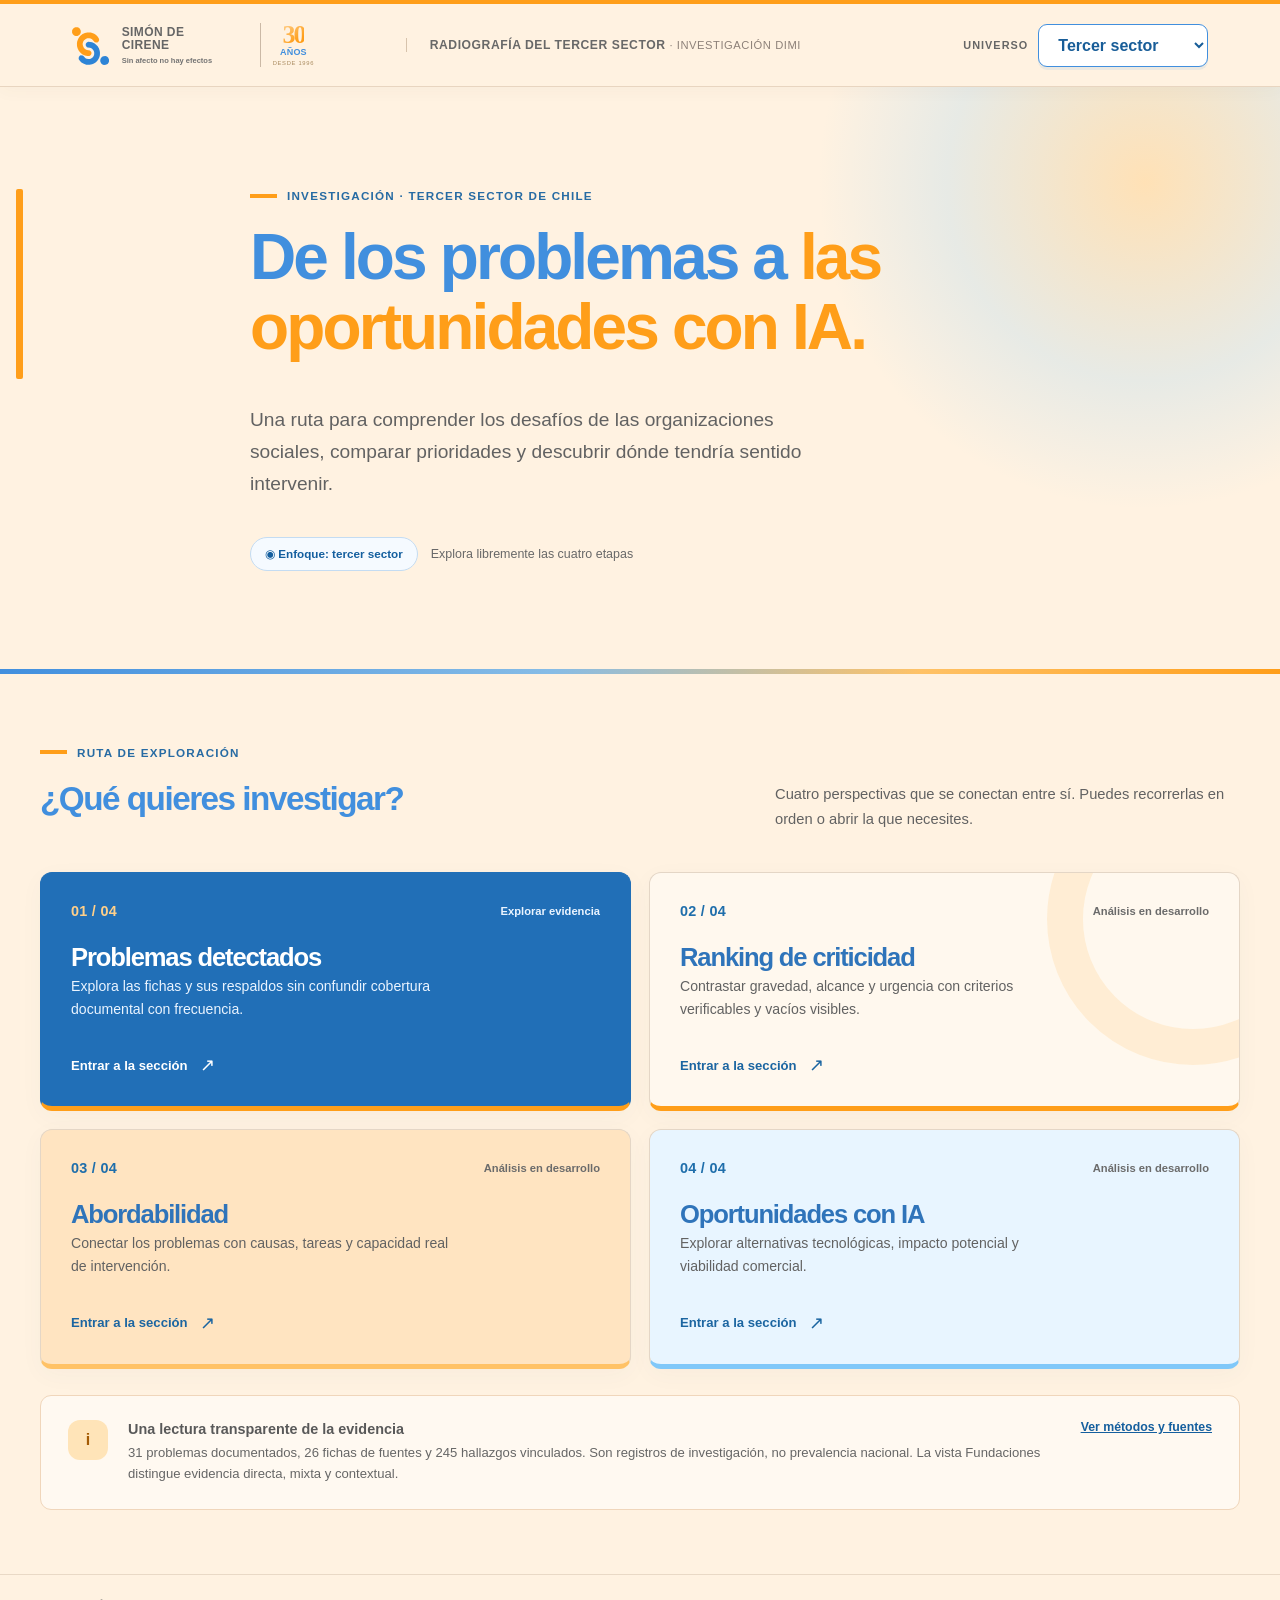
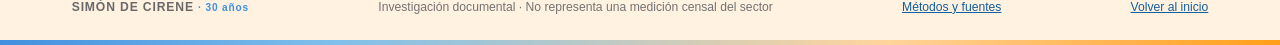
==== commit e7af55cc: "feat(hm): integrar métodos a preview/h0/index.html" ====
--- a/preview/h0/index.html
+++ b/preview/h0/index.html
@@ -12,6 +12,7 @@
   <link rel="stylesheet" href="/preview/h0/style.css">
   <link rel="stylesheet" href="/preview/h0/brand-sdc.css">
   <link rel="stylesheet" href="/preview/h0/h1.css">
+  <link rel="stylesheet" href="/preview/h0/methods.css">
   <script type="module" src="/preview/h0/app.mjs"></script>
 </head>
 <body>
@@ -27,7 +28,7 @@
       <div class="scope-wrap"><label for="scope-top">Universo</label><select id="scope-top" aria-label="Seleccionar universo"><option value="tercer_sector">Tercer sector</option><option value="fundaciones">Fundaciones</option></select></div>
     </header>
     <main id="content" aria-busy="true"><div class="loading"><span class="loader"></span><p>Preparando el mapa de evidencia…</p></div></main>
-    <footer class="site-footer"><span class="footer-org">SIMÓN DE CIRENE <small>· 30 años</small></span><span>Investigación documental · No representa una medición censal del sector</span><a href="/" data-internal>Volver al inicio</a></footer>
+    <footer class="site-footer"><span class="footer-org">SIMÓN DE CIRENE <small>· 30 años</small></span><span>Investigación documental · No representa una medición censal del sector</span><a href="/metodos?scope=tercer_sector" data-go="metodos" id="footer-methods">Métodos y fuentes</a><a href="/" data-internal>Volver al inicio</a></footer>
   </div>
   <noscript>Esta página utiliza JavaScript para navegar entre las secciones y explorar las fuentes.</noscript>
 </body>
--- a/preview/h0/methods.css
+++ b/preview/h0/methods.css
@@ -0,0 +1,114 @@
+/* H-M · Métodos y fuentes · Sistema de marca Simón de Cirene 2026 */
+.mf-page{padding-top:42px;padding-bottom:76px}
+.mf-secondary-nav{border-top:1px solid #e7d8c9;border-bottom:1px solid #eadac8;background:#fff9f0}
+.mf-secondary-nav>.wrap{display:flex;flex-wrap:wrap;gap:26px;padding:12px 0}
+.mf-secondary-nav a{color:#286fa7;text-decoration:none;font-size:.79rem;font-weight:800}
+.mf-secondary-nav a:hover{text-decoration:underline}
+.mf-page-top{display:flex;justify-content:space-between;gap:25px;align-items:flex-start;margin-bottom:24px}
+.mf-page-top h1{font-size:clamp(2rem,4vw,3.1rem);line-height:1.12;margin:9px 0;color:var(--sdc-blue,#418fde)}
+.mf-page-top p{max-width:770px;color:#606060;font-size:.96rem;line-height:1.65;margin:10px 0}
+.mf-overline{font-size:.72rem;font-weight:800;letter-spacing:.12em;text-transform:uppercase;color:var(--sdc-blue-deep,#145f9f)}
+.mf-side-meta{display:flex;gap:7px;flex-direction:column;text-align:right;white-space:nowrap;font-size:.7rem;color:#6b645d}
+.mf-side-meta strong{color:#246da7}
+.mf-side-meta a{color:#145f9f;font-weight:700;text-decoration:underline}
+.mf-kpi-grid{display:grid;grid-template-columns:repeat(4,minmax(0,1fr));gap:12px;margin:20px 0}
+.mf-kpi-grid>div{background:#fff;border:1px solid #eadfce;border-radius:11px;padding:21px;box-shadow:0 4px 14px #5b65600b}
+.mf-kpi-grid strong{display:block;color:var(--sdc-blue-deep,#145f9f);font-size:clamp(1.7rem,2.5vw,2.2rem);line-height:1.1;font-weight:800}
+.mf-kpi-grid span{display:block;color:#696969;margin-top:6px;font-size:.76rem;font-weight:600}
+.mf-scope-note{border-left:4px solid var(--sdc-orange,#ff9e19);background:#fff5e6;border-radius:8px;padding:16px 20px;font-size:.82rem;line-height:1.55;color:#665648}
+.mf-scope-note>span{display:block;margin-top:5px}
+.mf-method-section{padding-top:50px;scroll-margin-top:150px}
+.mf-section-intro{display:flex;justify-content:space-between;gap:20px;align-items:flex-start;margin-bottom:18px}
+.mf-section-intro h2{font-size:clamp(1.35rem,2.4vw,1.95rem);color:var(--sdc-blue,#418fde);margin:7px 0 9px}
+.mf-section-intro p{font-size:.88rem;line-height:1.65;max-width:780px;color:#636363;margin:0}
+.mf-method-grid{display:grid;grid-template-columns:repeat(2,minmax(0,1fr));gap:13px}
+.mf-method-card{border:1px solid #e9d9cb;border-radius:11px;background:#fff;padding:22px;scroll-margin-top:148px}
+.mf-method-card:first-child{grid-column:span 2;background:#f5faff;border-color:#c7ddec}
+.mf-method-top{display:flex;align-items:center;justify-content:space-between;gap:12px}
+.mf-method-top>span:first-child{color:#1b6198;font-size:.76rem;font-weight:800}
+.mf-method-status{font-size:.67rem;font-weight:800;background:#f3ede4;border-radius:99px;padding:5px 10px;color:#796550;line-height:1.25}
+.mf-method-status.active{background:#e5f4fd;color:#146299}
+.mf-method-card h3{font-size:1.08rem;color:#236fa8;margin:13px 0 7px}
+.mf-method-card>p{font-size:.83rem;line-height:1.55;color:#595959;margin:0 0 12px}
+.mf-method-card dl{display:grid;grid-template-columns:repeat(3,minmax(0,1fr));gap:8px;margin:0}
+.mf-method-card dl>div{background:#f8fafc;border-radius:8px;padding:12px}
+.mf-method-card dt{color:#747474;font-size:.67rem;text-transform:uppercase;letter-spacing:.045em}
+.mf-method-card dd{font-size:.75rem;color:#505050;font-weight:700;margin:6px 0 0;line-height:1.45}
+.mf-method-card .mf-small{margin:12px 0 0;color:#727272;font-size:.75rem}
+.mf-caution,.mf-bottom-note{background:#fff4e6;border-left:4px solid var(--sdc-orange,#ff9e19);border-radius:8px;padding:18px;margin-top:17px;font-size:.84rem;line-height:1.6;color:#574c3e}
+.mf-bank,.mf-glossary{padding-top:62px;scroll-margin-top:145px}
+.mf-export{background:var(--sdc-blue-deep,#145f9f);border:1px solid var(--sdc-blue-deep,#145f9f);padding:12px 17px;color:#fff;border-radius:9px;font-weight:800;cursor:pointer;white-space:nowrap}
+.mf-export:hover{background:#216ba7}
+.mf-export span{padding-left:6px;font-size:1.05rem}
+.mf-toolbar{background:#fff;border:1px solid #eadccb;border-radius:11px;padding:17px;display:grid;grid-template-columns:repeat(3,minmax(0,1fr));gap:13px}
+.mf-toolbar label{display:flex;flex-direction:column;gap:6px;min-width:0}
+.mf-toolbar label>span{font-size:.7rem;font-weight:800;color:#5e5e5e;letter-spacing:.016em}
+.mf-toolbar input,.mf-toolbar select{font-family:inherit;width:100%;min-width:0;border:1px solid #d7d6d2;padding:11px 12px;background:#fff;color:#3a4e5b;border-radius:8px;font-size:.78rem}
+.mf-toolbar input:focus-visible,.mf-toolbar select:focus-visible{outline:2px solid var(--sdc-orange,#ff9e19);outline-offset:2px}
+.mf-toolbar .mf-search{grid-column:span 3}
+.mf-result-row{display:flex;justify-content:space-between;align-items:center;gap:10px;margin:17px 1px;color:#5e666c;font-size:.81rem;font-weight:800}
+.mf-reset{border:0;background:transparent;color:#185d95;text-decoration:underline;text-underline-offset:3px;cursor:pointer;font-weight:700;font-size:.76rem}
+.mf-sources{display:grid;gap:9px}
+.mf-source-row{display:flex;gap:18px;align-items:center;justify-content:space-between;border:1px solid #e4d9ce;border-radius:10px;background:#fff;padding:16px 18px;min-width:0}
+.mf-source-row.selected{background:#f2f8fe;border-color:#80c8f9}
+.mf-source-identity{display:flex;gap:13px;align-items:flex-start;min-width:0;flex:1}
+.mf-source-id{flex-shrink:0;padding:7px 9px;background:#e8f4fd;border:1px solid #cee6f6;border-radius:7px;color:#1e689f;font-size:.75rem;font-weight:900}
+.mf-source-identity h3{color:#3a607c;font-size:.88rem;line-height:1.38;margin:0 0 7px}
+.mf-source-identity p{font-size:.7rem;color:#686868;line-height:1.4;margin:0 0 9px}
+.mf-row-badges,.mf-detail-tags{display:flex;gap:5px;flex-wrap:wrap}
+.mf-row-badges span,.mf-detail-tags span{font-size:.66rem;font-weight:600;border-radius:5px;padding:5px 8px;color:#61594d;background:#f8f0e5;line-height:1.35}
+.mf-source-end{display:flex;gap:9px;align-items:flex-end;flex-direction:column;text-align:right;min-width:155px}
+.mf-source-end>span{font-size:.71rem;color:#707070}
+.mf-open{border:1px solid #bed3e8;border-radius:7px;background:#f3f9ff;color:#155e9a;padding:8px 11px;font-size:.74rem;font-weight:800;text-decoration:none;white-space:nowrap}
+.mf-open:hover{background:#e4f2ff}
+.mf-no-results{background:#fff;padding:30px;text-align:center;border:1px dashed #d0cfce;border-radius:10px}
+.mf-no-results h3{color:#2a6ca2;margin-top:0}
+.mf-no-results p{color:#696969;font-size:.84rem}
+.mf-source-detail{background:#fff;border:2px solid #b7d8f3;border-radius:13px;margin-top:23px;padding:24px;scroll-margin-top:150px}
+.mf-source-detail-head{display:flex;gap:20px;justify-content:space-between;align-items:flex-start}
+.mf-source-detail h3{font-size:1.22rem;color:#236da6;line-height:1.35;margin:7px 0}
+.mf-source-detail-head p{font-size:.79rem;color:#666;line-height:1.5;margin:0}
+.mf-small-btn{border:1px solid #c7dcea;background:#f3f9ff;color:#215f92;padding:9px 11px;border-radius:7px;font-size:.76rem;font-weight:800;cursor:pointer;white-space:nowrap}
+.mf-detail-tags{margin:15px 0}
+.mf-detail-grid{display:grid;grid-template-columns:repeat(3,minmax(0,1fr));gap:14px}
+.mf-detail-grid>div{border:1px solid #eee3d7;background:#fffdfa;border-radius:8px;padding:15px;min-width:0}
+.mf-detail-grid h4,.mf-evidence-head h4{color:#1c649f;font-size:.87rem;margin:0 0 10px}
+.mf-detail-grid p,.mf-detail-grid li{font-size:.76rem;line-height:1.55;color:#555}
+.mf-detail-grid p{margin:7px 0}
+.mf-detail-grid ul{padding-left:19px;margin:8px 0}
+.mf-detail-grid code{font-size:.71rem;overflow-wrap:anywhere}
+.mf-detail-grid a,.mf-finding-links a,.mf-bottom-note a{color:#1768a3;font-size:.76rem;font-weight:700;text-decoration:underline;text-underline-offset:3px;overflow-wrap:anywhere}
+.mf-small{color:#777!important;font-size:.7rem!important;line-height:1.55!important}
+.mf-strong-note{background:#fff1dd;border-radius:6px;padding:8px;color:#7d5425!important}
+.mf-nd{font-size:.75rem;color:#797979}
+.mf-detail-limitation{border-left:3px solid #ff9e19;margin:18px 0;background:#fff4e9;color:#5d5146;padding:13px;font-size:.77rem;line-height:1.5}
+.mf-evidence-head{margin:22px 0 9px}
+.mf-evidence-head h4{margin-bottom:5px}
+.mf-evidence-head span{color:#777}
+.mf-evidence-head p{font-size:.75rem;color:#686868;margin:0}
+.mf-problem-pills{display:flex;gap:7px;flex-wrap:wrap}
+.mf-problem-link{background:#e9f3fc;color:#236da7;border:1px solid #cbe1f3;padding:8px 10px;border-radius:8px;text-decoration:none;font-size:.71rem;font-weight:700}
+.mf-problem-link:hover{background:#dcedfe}
+.mf-findings-block{border:1px solid #e2e5e6;border-radius:9px;margin-top:18px}
+.mf-findings-block summary,.mf-warnings summary{cursor:pointer;padding:14px;color:#1a6499;font-size:.81rem;font-weight:800}
+.mf-findings-block summary b{float:right}
+.mf-findings{padding:0 13px 14px;display:grid;gap:8px;max-height:540px;overflow-y:auto}
+.mf-finding{padding:12px;background:#f6fafc;border-left:3px solid #86c0e9;border-radius:7px}
+.mf-finding-meta{display:flex;justify-content:space-between;gap:12px;font-size:.7rem;font-weight:800;color:#266fa6}
+.mf-finding-meta a{font-size:.7rem;color:#266fa6}
+.mf-finding p{font-size:.78rem;color:#444;line-height:1.5;margin:8px 0}
+.mf-finding small{font-size:.67rem;color:#666}
+.mf-finding-links{margin-top:9px;display:flex;gap:12px;flex-wrap:wrap}
+.mf-glossary-grid{display:grid;grid-template-columns:repeat(3,minmax(0,1fr));gap:11px}
+.mf-glossary-grid>div{background:#fff;border:1px solid #e7d9cd;padding:16px;border-radius:8px}
+.mf-glossary-grid strong{color:#216ca4;font-size:.81rem}
+.mf-glossary-grid p{color:#666;font-size:.75rem;line-height:1.5;margin:6px 0 0}
+.mf-warnings{margin-top:18px;border:1px solid #ead9c2;background:#fff9f1;border-radius:9px}
+.mf-warnings ul{padding:0 24px 14px 35px;color:#625648;font-size:.77rem;line-height:1.6}
+.mf-warnings li{margin-bottom:8px}
+.mf-shortcut{display:inline-flex;margin:11px 0 0;color:#17649e;font-size:.77rem;font-weight:800;line-height:1.5}
+.mf-small-warning{font-size:.76rem;color:#7e6749}
+@media(max-width:1020px){.mf-toolbar{grid-template-columns:repeat(2,minmax(0,1fr))}.mf-toolbar .mf-search{grid-column:span 2}.mf-detail-grid{grid-template-columns:1fr 1fr}}
+@media(max-width:760px){.mf-page{padding-top:26px}.mf-page-top{display:block}.mf-side-meta{text-align:left;margin-top:16px}.mf-kpi-grid{grid-template-columns:repeat(2,minmax(0,1fr));gap:8px}.mf-kpi-grid>div{padding:16px}.mf-method-grid,.mf-glossary-grid{grid-template-columns:1fr}.mf-method-card:first-child{grid-column:span 1}.mf-detail-grid{grid-template-columns:1fr}.mf-source-row{align-items:stretch;flex-direction:column;gap:9px}.mf-source-end{flex-direction:row;justify-content:space-between;align-items:center;text-align:left;min-width:0}.mf-section-intro{flex-direction:column}.mf-source-detail{padding:16px}}
+@media(max-width:480px){.mf-toolbar{grid-template-columns:1fr}.mf-toolbar .mf-search{grid-column:span 1}.mf-method-card dl{grid-template-columns:1fr}.mf-source-detail-head{flex-wrap:wrap}.mf-source-identity{gap:9px}.mf-source-end>span{max-width:145px;line-height:1.4}.mf-secondary-nav>.wrap{gap:13px}.mf-kpi-grid strong{font-size:1.6rem}}
+
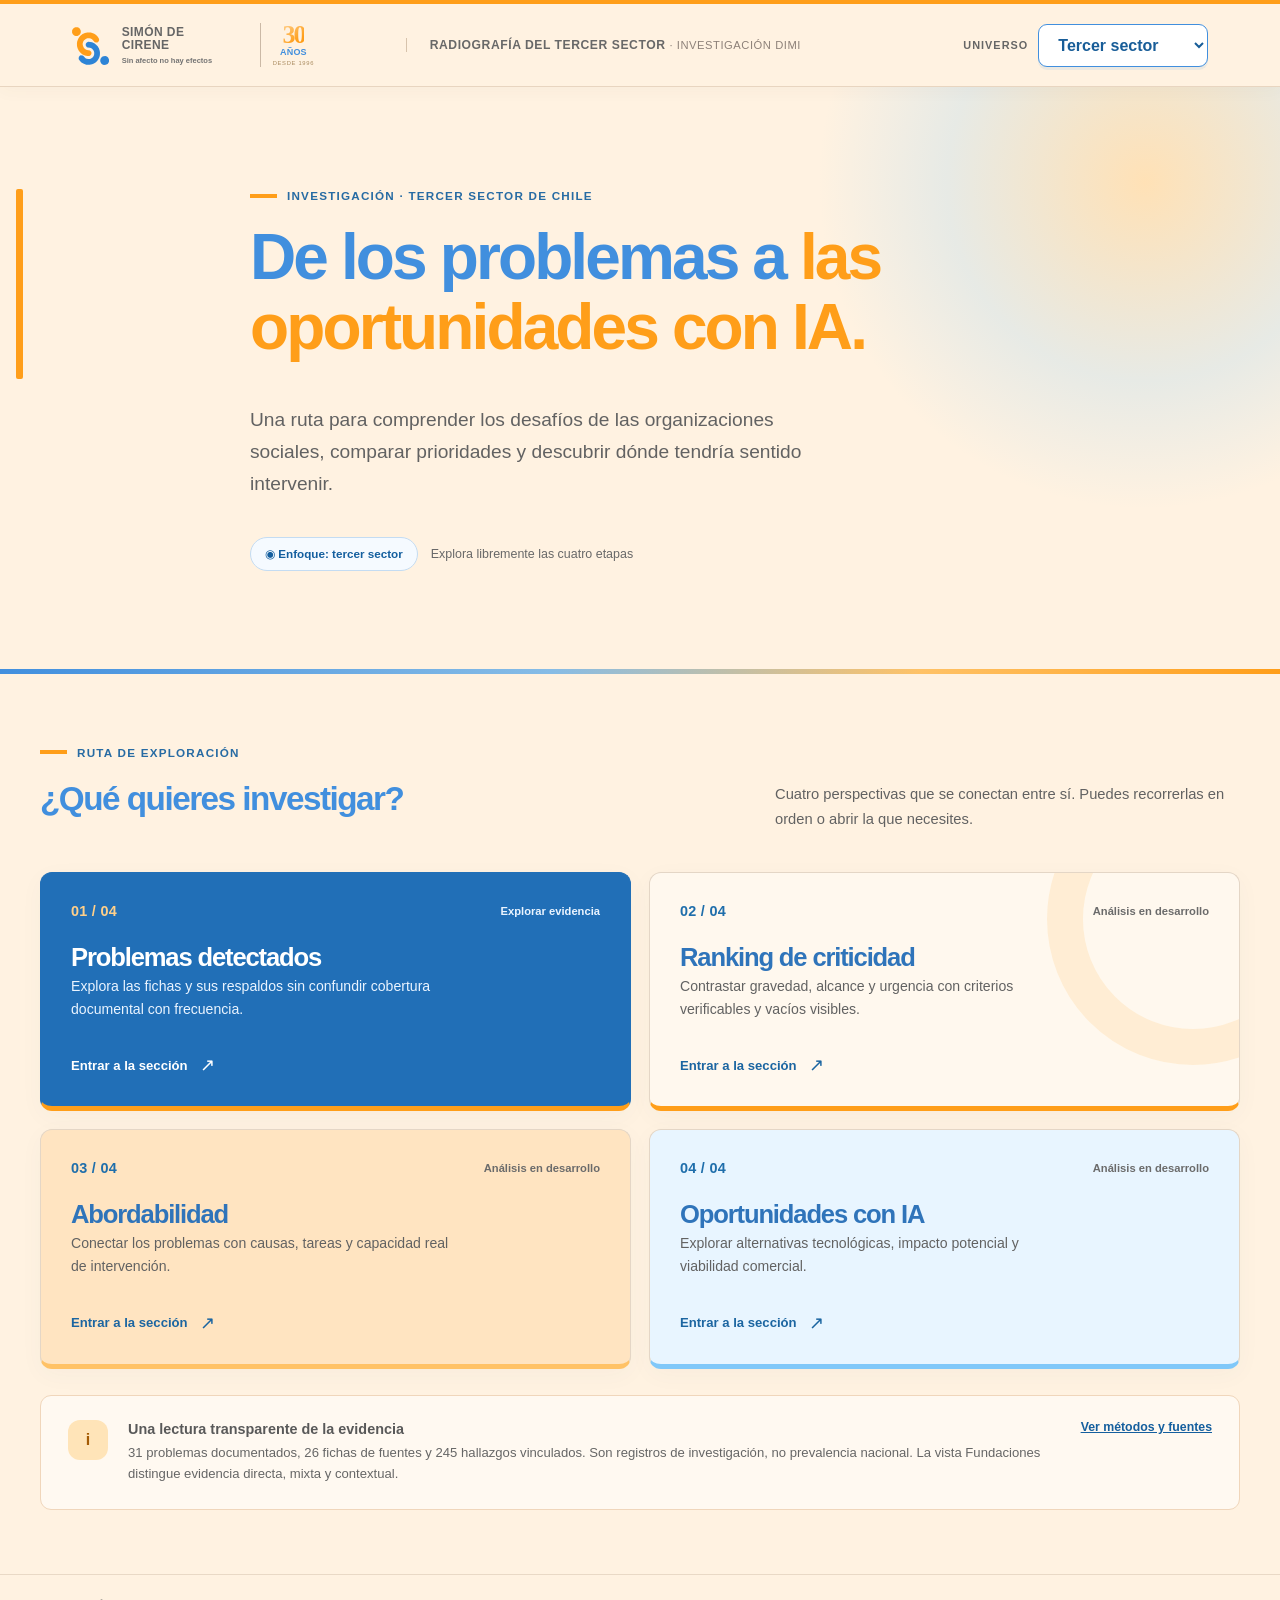
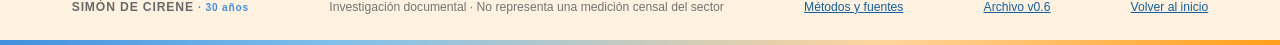
==== commit da9aebfa: "release(v0.7): preview/h0/index.html y contrato publicación reversible" ====
--- a/preview/h0/index.html
+++ b/preview/h0/index.html
@@ -28,7 +28,7 @@
       <div class="scope-wrap"><label for="scope-top">Universo</label><select id="scope-top" aria-label="Seleccionar universo"><option value="tercer_sector">Tercer sector</option><option value="fundaciones">Fundaciones</option></select></div>
     </header>
     <main id="content" aria-busy="true"><div class="loading"><span class="loader"></span><p>Preparando el mapa de evidencia…</p></div></main>
-    <footer class="site-footer"><span class="footer-org">SIMÓN DE CIRENE <small>· 30 años</small></span><span>Investigación documental · No representa una medición censal del sector</span><a href="/metodos?scope=tercer_sector" data-go="metodos" id="footer-methods">Métodos y fuentes</a><a href="/" data-internal>Volver al inicio</a></footer>
+    <footer class="site-footer"><span class="footer-org">SIMÓN DE CIRENE <small>· 30 años</small></span><span>Investigación documental · No representa una medición censal del sector</span><a href="/metodos?scope=tercer_sector" data-go="metodos" id="footer-methods">Métodos y fuentes</a><a href="/archivo" class="footer-legacy" title="Versión 0.6, historial documental" rel="nofollow">Archivo v0.6</a><a href="/" data-internal>Volver al inicio</a></footer>
   </div>
   <noscript>Esta página utiliza JavaScript para navegar entre las secciones y explorar las fuentes.</noscript>
 </body>
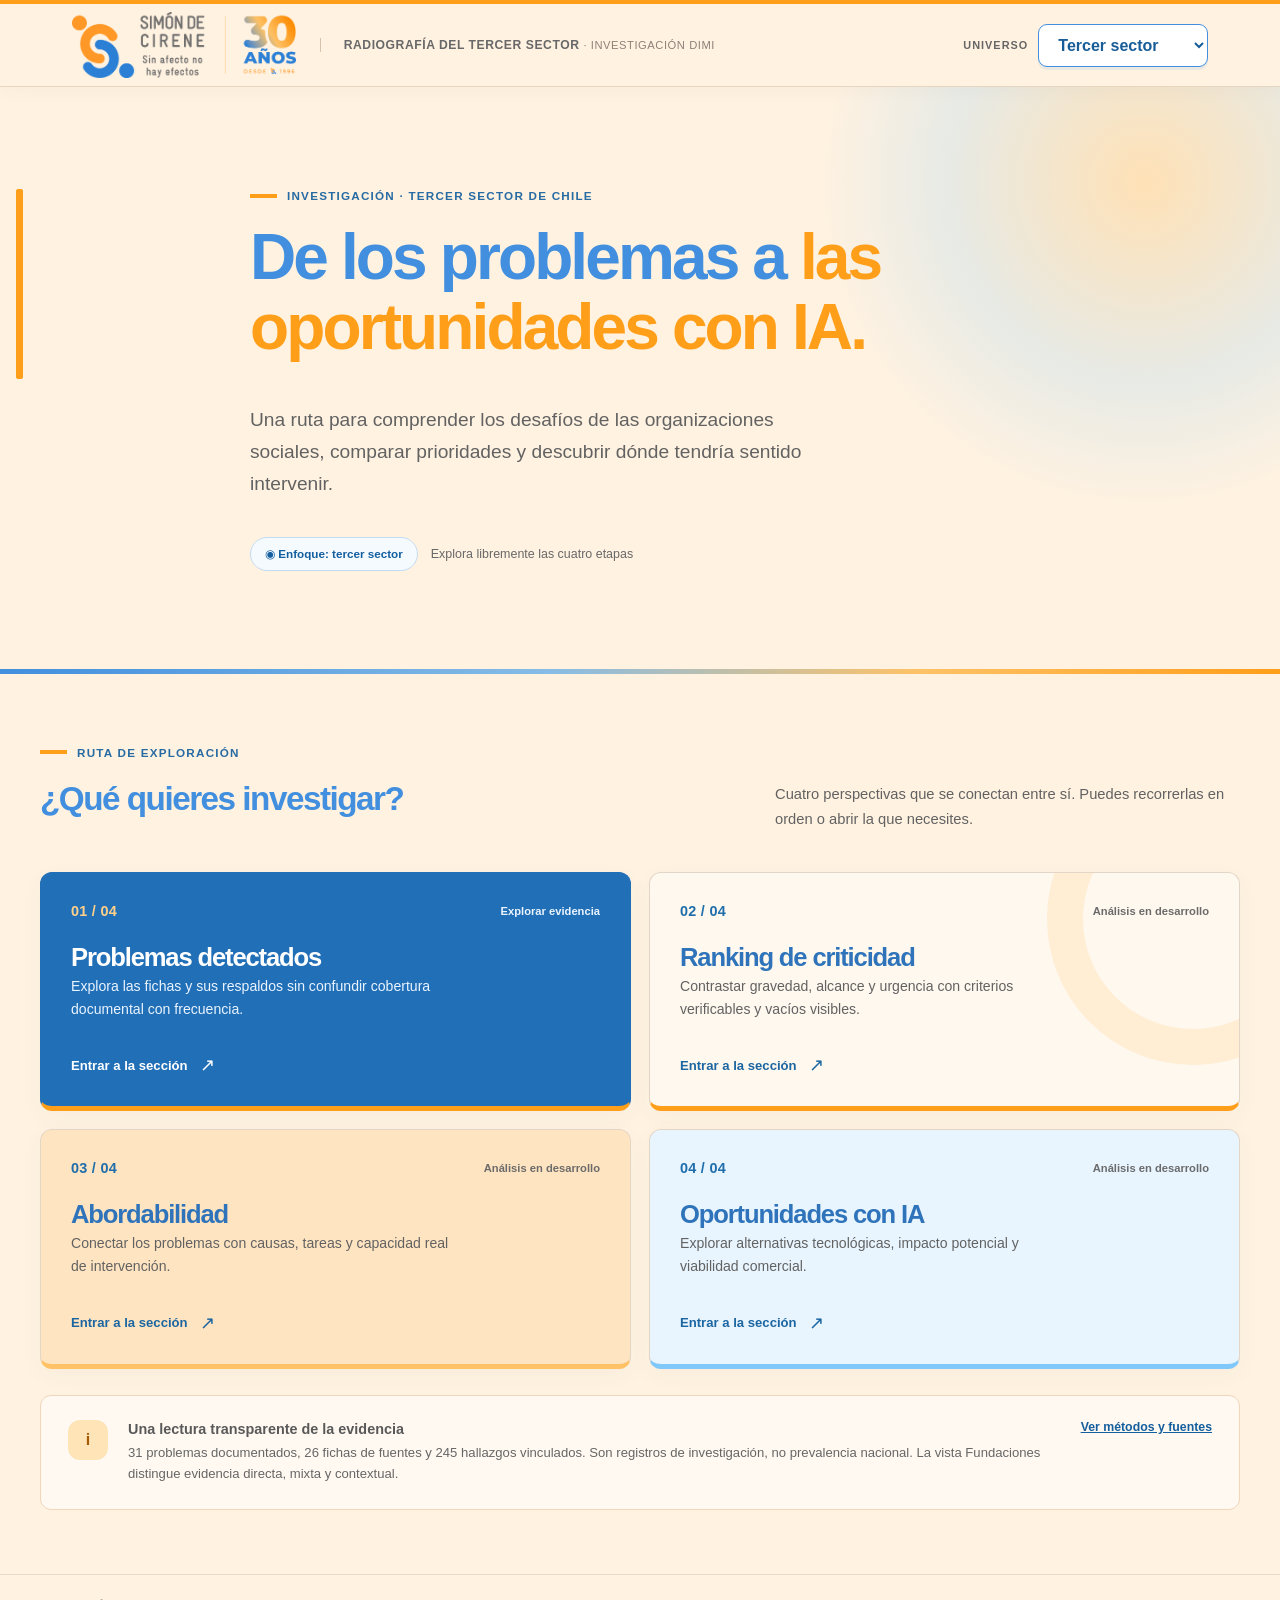
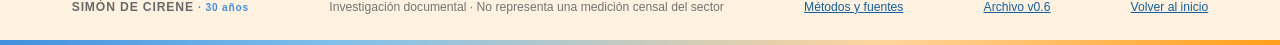
==== commit 385ba22d: "Usa el logo original de la plantilla y explica los filtros de problemas" ====
--- a/preview/h0/index.html
+++ b/preview/h0/index.html
@@ -19,10 +19,8 @@
   <a class="skip" href="#content">Ir al contenido</a>
   <div id="app">
     <header class="site-header">
-      <div class="brand" aria-label="Simón de Cirene, 30 años">
-        <img class="brand-symbol" src="/preview/h0/assets/sdc-symbol-2026.svg" alt="" width="42" height="44">
-        <div class="brand-wordmark"><strong>SIMÓN DE<br>CIRENE</strong><small>Sin afecto no hay efectos</small></div>
-        <div class="anniversary-mark" role="img" aria-label="30 años, desde 1996"><strong>30</strong><span>AÑOS</span><small>DESDE 1996</small></div>
+      <div class="brand">
+        <img class="brand-logo" src="/preview/h0/assets/sdc-logo-30-anos-2026.png" alt="Simón de Cirene · Sin afecto no hay efectos · 30 años, desde 1996" width="2048" height="605">
       </div>
       <span class="top-tag">Radiografía del tercer sector <small>· Investigación DIMI</small></span>
       <div class="scope-wrap"><label for="scope-top">Universo</label><select id="scope-top" aria-label="Seleccionar universo"><option value="tercer_sector">Tercer sector</option><option value="fundaciones">Fundaciones</option></select></div>
--- a/preview/h0/style.css
+++ b/preview/h0/style.css
@@ -1,2 +1,2 @@
-:root{--ink:#15343a;--ink2:#254349;--muted:#677a7d;--bg:#f6f8f5;--surface:#fff;--line:#e0e8e3;--teal:#128878;--teal2:#056c61;--mint:#e5f4ee;--gold:#f0bb7d;--blue:#eaf0fa;--shadow:0 15px 45px rgba(9,54,50,.07);font-family:"DM Sans",Arial,sans-serif;color:var(--ink);background:var(--bg);font-synthesis:none}*{box-sizing:border-box}html{scroll-behavior:smooth}body{margin:0;min-width:320px}button,input,select{font:inherit}button{cursor:pointer}a{color:inherit;text-decoration:none}button:focus-visible,a:focus-visible,input:focus-visible,select:focus-visible{outline:3px solid #ef9f53;outline-offset:3px}h1,h2,h3,p{margin-top:0}h1,h2,h3{font-family:Manrope,"DM Sans",sans-serif;letter-spacing:-.045em}h1{font-size:clamp(2.45rem,5vw,4.75rem);line-height:1.08;font-weight:800;max-width:870px}h2{font-size:clamp(1.65rem,2.6vw,2.6rem);line-height:1.16;font-weight:800}h3{font-size:1.02rem;line-height:1.42;letter-spacing:-.028em}p{line-height:1.65}.skip{position:absolute;top:-100px;left:15px;z-index:100;padding:12px;background:#fff;border:2px solid var(--teal)}.skip:focus{top:12px}.site-header{height:86px;padding:0 clamp(20px,5.6vw,88px);display:flex;align-items:center;gap:24px;background:rgba(250,252,249,.96);border-bottom:1px solid var(--line);position:sticky;top:0;z-index:30;backdrop-filter:blur(15px)}.brand{display:flex;gap:12px;align-items:center;min-width:210px}.brand strong{font-family:Manrope;font-weight:800;font-size:14px;display:block;letter-spacing:-.02em}.brand small{font-size:10px;letter-spacing:.13em;text-transform:uppercase;color:#718486;display:block;margin-top:3px}.brand-mark{width:37px;height:37px;display:flex;align-items:center;justify-content:center;gap:3px;border:2px solid #156a62;border-radius:12px;transform:rotate(-7deg)}.brand-mark span{width:5px;height:15px;background:#168b7b;border-radius:5px}.brand-mark span:nth-child(2){height:25px;background:#c5a773}.brand-mark span:nth-child(3){height:20px}.top-tag{font-size:.82rem;margin-right:auto;color:var(--muted);border-left:1px solid #d9e3df;padding-left:23px}.scope-wrap{display:flex;align-items:center;gap:10px}.scope-wrap label{font-size:.72rem;text-transform:uppercase;letter-spacing:.11em;color:var(--muted);font-weight:700}.scope-wrap select{min-width:165px;background:#edf5f1;border:1px solid #d7e9e0;color:#174d48;font-weight:700;border-radius:12px;padding:11px 32px 11px 15px}.site-footer{display:flex;gap:15px;flex-wrap:wrap;justify-content:space-between;align-items:center;padding:25px clamp(20px,5.6vw,88px);color:#728281;font-size:.76rem;border-top:1px solid var(--line)}.site-footer a{text-decoration:underline}.wrap{width:min(1200px,calc(100% - 48px));margin:0 auto}.eyebrow{display:flex;align-items:center;gap:10px;text-transform:uppercase;letter-spacing:.14em;color:var(--teal2);font-size:.73rem;font-weight:800;margin-bottom:21px}.eyebrow:before{content:"";display:inline-block;width:25px;height:2px;background:var(--teal)}.home-hero{position:relative;background:#e9f3ed;overflow:hidden;padding:clamp(55px,8vw,118px) 0 clamp(65px,8vw,98px);isolation:isolate}.home-hero:after{content:"";position:absolute;width:660px;height:660px;background:radial-gradient(circle,#afd8c9 0%,rgba(168,213,196,.32) 48%,transparent 69%);right:-195px;top:-250px;z-index:-1;pointer-events:none}.hero-lead{font-size:clamp(1rem,1.7vw,1.2rem);color:#526b68;max-width:600px;margin-top:0;margin-bottom:24px}.hero-head{max-width:780px}.hero-title span{color:var(--teal2)}.hero-footer{display:flex;gap:13px;align-items:center;flex-wrap:wrap;margin-top:37px}.hero-step{font-size:.78rem;color:#6e837a}.pill{display:inline-flex;align-items:center;gap:7px;border:1px solid #d0e4d8;background:rgba(255,255,255,.6);border-radius:100px;font-size:.73rem;font-weight:700;padding:9px 14px;color:#28564f}.numbers{display:flex;gap:16px;flex-wrap:wrap}.numbers .kpi{padding:0 22px 0 0;border-right:1px solid #c1d6cb}.numbers .kpi:last-child{border-right:0}.kpi b{display:block;font:800 1.45rem Manrope;letter-spacing:-.05em}.kpi small{font-size:.69rem;color:#5e766d}.home-sections{padding:72px 0 64px}.section-head{display:flex;justify-content:space-between;gap:20px;align-items:flex-end;margin-bottom:26px}.section-head p{max-width:465px;color:var(--muted);font-size:.92rem}.four-grid{display:grid;grid-template-columns:repeat(2,minmax(0,1fr));gap:18px}.stage-card{min-height:224px;background:#fff;border:1px solid var(--line);border-radius:21px;display:flex;flex-direction:column;gap:20px;position:relative;overflow:hidden;padding:30px;box-shadow:0 10px 24px rgba(29,58,48,.025);transition:transform .18s,border-color .18s,box-shadow .18s}.stage-card:hover{transform:translateY(-4px);box-shadow:var(--shadow);border-color:#a1cfba}.stage-card:first-child{background:#123b3a;color:white;border-color:#123b3a}.stage-card:first-child .stage-copy{color:#d0e9dc}.stage-card:first-child .stage-link{color:#aff2d0}.stage-card:first-child .stage-number{color:#8fd5c1}.stage-card:nth-child(2):after{content:"";position:absolute;right:-100px;top:-100px;width:220px;height:220px;border:36px solid #eff8ed;border-radius:100%}.stage-card:nth-child(3){background:#fdfaf5}.stage-card:nth-child(4){background:#eef7f7}.stage-top{display:flex;justify-content:space-between;align-items:center}.stage-number{font:800 .9rem Manrope;color:#33887d;letter-spacing:.02em}.stage-status{font-size:.7rem;font-weight:700;color:#718781}.stage-card h3{font-size:clamp(1.25rem,2vw,1.6rem);max-width:290px;margin:0}.stage-copy{font-size:.88rem;color:#697f7b;line-height:1.6;max-width:380px}.stage-link{font-size:.82rem;font-weight:800;color:var(--teal2);margin-top:auto;display:flex;gap:12px;align-items:center}.arrow{font-size:1.15rem}.method-strip{border:1px solid var(--line);background:#fff;padding:24px 27px;border-radius:17px;display:flex;align-items:flex-start;gap:20px;margin-top:26px}.method-icon{width:40px;height:40px;display:grid;place-items:center;background:#e8f2ec;border-radius:12px;color:#16836d;flex-shrink:0;font-weight:800}.method-strip strong{font-size:.9rem}.method-strip p{font-size:.82rem;color:var(--muted);margin:4px 0 0}.method-strip a{margin-left:auto;white-space:nowrap;font-size:.77rem;color:var(--teal2);font-weight:800;text-decoration:underline}.subnav{border-bottom:1px solid var(--line);background:#fff}.subnav-inner{display:flex;gap:6px;align-items:center;overflow-x:auto;white-space:nowrap;scrollbar-width:thin}.subnav a{font-size:.77rem;padding:19px 13px;border-bottom:3px solid transparent;color:#758481;font-weight:700}.subnav a[aria-current=page]{color:#0c796c;border-color:#0c796c}.subnav a:hover{color:#0c796c}.subnav a:first-child{padding-left:0}.interior{padding:48px 0 84px}.page-top{display:flex;gap:28px;align-items:flex-start;justify-content:space-between;margin-bottom:29px}.page-top h1{font-size:clamp(2rem,4vw,3.4rem);max-width:700px;margin-bottom:12px}.page-intro{color:var(--muted);font-size:.95rem;max-width:690px}.stage-label{color:var(--teal2);font-size:.7rem;letter-spacing:.12em;text-transform:uppercase;font-weight:800;margin-bottom:16px}.outline-btn,.small-btn{border-radius:11px;padding:11px 15px;border:1px solid #bfd7ca;background:#fff;color:#28796b;font-weight:800;font-size:.8rem}.small-btn:hover,.outline-btn:hover{background:#eaf4ed}.link-btn{color:var(--teal2);font-size:.82rem;font-weight:800;text-decoration:underline}.callout{border:1px solid #e0e9df;background:#fff;border-radius:14px;padding:17px 21px;color:#58716e;line-height:1.65;font-size:.84rem;display:flex;gap:13px}.callout:before{content:"i";color:#126c62;flex:0 0 22px;height:22px;border:1.5px solid #529f91;border-radius:50%;display:grid;place-items:center;font-style:italic;font-weight:700}.data-stats{display:flex;flex-wrap:wrap;gap:11px;margin-bottom:20px}.stat-chip{background:#fff;border:1px solid var(--line);border-radius:12px;padding:14px 17px;min-width:140px}.stat-chip b{display:block;font:800 1.28rem Manrope}.stat-chip small{font-size:.68rem;color:#758b88}.scope-bands{display:grid;grid-template-columns:repeat(3,minmax(0,1fr));gap:13px;margin:25px 0}.band-card{background:#fff;border-radius:14px;border:1px solid var(--line);padding:20px}.band-card b{font:800 1.55rem Manrope}.band-card strong{display:block;margin-top:3px;font-size:.83rem}.band-card small{display:block;color:var(--muted);line-height:1.5;margin-top:7px}.band-card.directa{border-top:4px solid #26846c}.band-card.compartida{border-top:4px solid #c99a63}.band-card.contexto{border-top:4px solid #90a4ae}.tools-panel{display:flex;gap:12px;align-items:center;flex-wrap:wrap;margin:23px 0}.search-wrap{flex:1;min-width:190px;position:relative}.search-wrap input{width:100%;padding:14px 18px;border-radius:13px;border:1px solid #dce8e2;background:#fff;color:var(--ink)}.layer-label{font-size:.7rem;color:var(--muted);font-weight:800}.tools-panel select{max-width:235px;background:#fff;border:1px solid var(--line);border-radius:12px;padding:13px 15px;font-size:.85rem;color:#245f57}.switch{display:flex;align-items:center;gap:9px;cursor:pointer;font-size:.8rem;color:#526e66}.switch input{accent-color:#138679;width:17px;height:17px}.result-meta{display:flex;justify-content:space-between;align-items:center;flex-wrap:wrap;gap:10px;color:#6e8181;font-size:.78rem;margin:12px 0 14px}.pain-list{display:grid;grid-template-columns:repeat(2,minmax(0,1fr));gap:12px}.pain-row{border:1px solid var(--line);border-radius:16px;background:#fff;padding:20px 21px;text-align:left;display:flex;gap:14px;align-items:flex-start;min-height:150px;transition:box-shadow .18s,border-color .18s}.pain-row:hover{border-color:#70b5a1;box-shadow:0 6px 22px rgba(20,86,73,.06)}.pain-code{font:800 .72rem Manrope;background:#edf4f0;color:#236e60;border-radius:9px;padding:8px 10px;white-space:nowrap}.pain-row h3{margin:0 0 10px;font-size:.96rem}.pain-row .row-meta{display:flex;gap:8px;flex-wrap:wrap;margin-top:auto}.tag{font-size:.67rem;border-radius:30px;padding:5px 8px;background:#edf3f2;color:#52726d}.tag.directa{background:#e5f4e9;color:#287252}.tag.compartida{background:#fbefdc;color:#98682a}.tag.contexto{background:#edf1f5;color:#5c6d84}.row-content{min-width:0;flex:1;display:flex;flex-direction:column;min-height:96px}.row-more{font-size:1.05rem;color:#4e9b89}.empty{border:1px dashed #bbd2c7;border-radius:14px;padding:40px;text-align:center;color:#69817c}.empty h3{color:var(--ink)}.drawer-backdrop{position:fixed;inset:0;background:rgba(7,33,37,.58);z-index:70;display:flex;justify-content:flex-end}.drawer{width:min(600px,100%);height:100%;overflow-y:auto;background:#fff;box-shadow:-15px 0 55px rgba(0,0,0,.14);padding:30px;position:relative}.drawer-close{position:sticky;top:0;float:right;width:38px;height:38px;border:1px solid #dce9e4;border-radius:50%;background:white;font-size:1.3rem;z-index:1}.drawer h2{font-size:1.75rem;margin:22px 0 11px}.drawer .hint{color:var(--muted);font-size:.83rem;line-height:1.6}.drawer-tabs{display:flex;gap:7px;margin:25px 0 18px;overflow-x:auto}.drawer-tabs button{border-radius:30px;border:1px solid #dbe7e1;background:#fff;color:#597d74;padding:9px 13px;font-size:.74rem;font-weight:700;white-space:nowrap}.drawer-tabs button[aria-pressed=true]{background:#155d54;color:#fff;border-color:#155d54}.evidence-list{display:grid;gap:12px;margin:16px 0}.evidence-item{border:1px solid #e3ece6;border-radius:13px;padding:17px 18px;background:#fcfdfa}.evidence-item strong{color:#25806b;font-size:.7rem}.evidence-item p{font-size:.83rem;line-height:1.6;color:#49625d;margin:10px 0}.evidence-item a{font-size:.74rem;text-decoration:underline;color:#0f8373;display:inline-block;margin:4px 9px 0 0}.drawer-summary{font-size:.8rem;color:#7a918c;background:#eaf5f0;border-radius:12px;padding:12px}.forward{margin-top:34px;padding:20px;border-radius:18px;background:#123c39;color:white;display:flex;align-items:center;justify-content:space-between;gap:20px}.forward small{color:#c2e0d2;font-size:.7rem}.forward strong{display:block;margin-top:4px}.forward a{background:#fff;color:#19685d;font-weight:800;font-size:.77rem;padding:11px 14px;border-radius:10px;white-space:nowrap}.waiting-panel{background:#fff;border:1px solid var(--line);border-radius:20px;padding:clamp(30px,6vw,60px);display:grid;grid-template-columns:1.2fr .8fr;gap:30px;margin:27px 0}.waiting-panel .icon-big{font-size:3rem;margin-bottom:12px}.waiting-panel p{color:#607872}.waiting-list{border-left:1px solid var(--line);padding-left:32px}.waiting-list h3{font-size:.9rem;margin-bottom:15px}.waiting-list li{font-size:.83rem;color:#647875;line-height:1.65;margin-bottom:10px}.loading{min-height:55vh;display:flex;flex-direction:column;align-items:center;justify-content:center;color:#668079}.loader{width:35px;height:35px;border:3px solid #c5ddd0;border-top-color:#108477;border-radius:50%;animation:spin .8s linear infinite;margin-bottom:14px}@keyframes spin{to{transform:rotate(360deg)}}.sr-only{position:absolute;width:1px;height:1px;overflow:hidden;clip:rect(0,0,0,0);white-space:nowrap}.hidden{display:none!important}@media(max-width:900px){.site-header{padding:0 24px}.top-tag{display:none}.scope-wrap{margin-left:auto}.waiting-panel{grid-template-columns:1fr}.waiting-list{border-left:none;border-top:1px solid var(--line);padding:25px 0 0}.pain-list{grid-template-columns:1fr}.page-top{flex-direction:column;gap:8px}}@media(max-width:600px){.site-header{height:72px;padding:0 16px}.brand{min-width:0;gap:9px}.brand strong{font-size:.76rem}.brand small{font-size:.55rem}.brand-mark{width:30px;height:30px}.scope-wrap{gap:2px}.scope-wrap label{display:none}.scope-wrap select{min-width:124px;max-width:136px;padding:9px 22px 9px 9px;font-size:.74rem}.wrap{width:calc(100% - 32px)}.home-hero{padding:59px 0 64px}.four-grid,.scope-bands{grid-template-columns:1fr}.stage-card{min-height:195px;padding:24px}.section-head{display:block}.section-head p{margin-top:8px}.home-sections{padding:47px 0 54px}.method-strip{display:block}.method-icon{margin-bottom:10px}.method-strip a{margin:13px 0 0;display:inline-block}.subnav-inner a{padding:15px 12px;font-size:.72rem}.interior{padding:33px 0 65px}.page-top h1{font-size:2rem}.data-stats .stat-chip{min-width:calc(50% - 6px)}.tools-panel>*{width:100%;max-width:100%!important}.pain-row{padding:18px 15px}.drawer{padding:20px}.drawer h2{font-size:1.4rem}.forward{align-items:flex-start;flex-direction:column}.site-footer{padding:22px 16px}.band-card{padding:16px}}
+:root{--ink:#15343a;--ink2:#254349;--muted:#677a7d;--bg:#f6f8f5;--surface:#fff;--line:#e0e8e3;--teal:#128878;--teal2:#056c61;--mint:#e5f4ee;--gold:#f0bb7d;--blue:#eaf0fa;--shadow:0 15px 45px rgba(9,54,50,.07);font-family:"DM Sans",Arial,sans-serif;color:var(--ink);background:var(--bg);font-synthesis:none}*{box-sizing:border-box}html{scroll-behavior:smooth}body{margin:0;min-width:320px}button,input,select{font:inherit}button{cursor:pointer}a{color:inherit;text-decoration:none}button:focus-visible,a:focus-visible,input:focus-visible,select:focus-visible{outline:3px solid #ef9f53;outline-offset:3px}h1,h2,h3,p{margin-top:0}h1,h2,h3{font-family:Manrope,"DM Sans",sans-serif;letter-spacing:-.045em}h1{font-size:clamp(2.45rem,5vw,4.75rem);line-height:1.08;font-weight:800;max-width:870px}h2{font-size:clamp(1.65rem,2.6vw,2.6rem);line-height:1.16;font-weight:800}h3{font-size:1.02rem;line-height:1.42;letter-spacing:-.028em}p{line-height:1.65}.skip{position:absolute;top:-100px;left:15px;z-index:100;padding:12px;background:#fff;border:2px solid var(--teal)}.skip:focus{top:12px}.site-header{height:86px;padding:0 clamp(20px,5.6vw,88px);display:flex;align-items:center;gap:24px;background:rgba(250,252,249,.96);border-bottom:1px solid var(--line);position:sticky;top:0;z-index:30;backdrop-filter:blur(15px)}.brand{display:flex;gap:12px;align-items:center;min-width:210px}.brand strong{font-family:Manrope;font-weight:800;font-size:14px;display:block;letter-spacing:-.02em}.brand small{font-size:10px;letter-spacing:.13em;text-transform:uppercase;color:#718486;display:block;margin-top:3px}.brand-mark{width:37px;height:37px;display:flex;align-items:center;justify-content:center;gap:3px;border:2px solid #156a62;border-radius:12px;transform:rotate(-7deg)}.brand-mark span{width:5px;height:15px;background:#168b7b;border-radius:5px}.brand-mark span:nth-child(2){height:25px;background:#c5a773}.brand-mark span:nth-child(3){height:20px}.top-tag{font-size:.82rem;margin-right:auto;color:var(--muted);border-left:1px solid #d9e3df;padding-left:23px}.scope-wrap{display:flex;align-items:center;gap:10px}.scope-wrap label{font-size:.72rem;text-transform:uppercase;letter-spacing:.11em;color:var(--muted);font-weight:700}.scope-wrap select{min-width:165px;background:#edf5f1;border:1px solid #d7e9e0;color:#174d48;font-weight:700;border-radius:12px;padding:11px 32px 11px 15px}.site-footer{display:flex;gap:15px;flex-wrap:wrap;justify-content:space-between;align-items:center;padding:25px clamp(20px,5.6vw,88px);color:#728281;font-size:.76rem;border-top:1px solid var(--line)}.site-footer a{text-decoration:underline}.wrap{width:min(1200px,calc(100% - 48px));margin:0 auto}.eyebrow{display:flex;align-items:center;gap:10px;text-transform:uppercase;letter-spacing:.14em;color:var(--teal2);font-size:.73rem;font-weight:800;margin-bottom:21px}.eyebrow:before{content:"";display:inline-block;width:25px;height:2px;background:var(--teal)}.home-hero{position:relative;background:#e9f3ed;overflow:hidden;padding:clamp(55px,8vw,118px) 0 clamp(65px,8vw,98px);isolation:isolate}.home-hero:after{content:"";position:absolute;width:660px;height:660px;background:radial-gradient(circle,#afd8c9 0%,rgba(168,213,196,.32) 48%,transparent 69%);right:-195px;top:-250px;z-index:-1;pointer-events:none}.hero-lead{font-size:clamp(1rem,1.7vw,1.2rem);color:#526b68;max-width:600px;margin-top:0;margin-bottom:24px}.hero-head{max-width:780px}.hero-title span{color:var(--teal2)}.hero-footer{display:flex;gap:13px;align-items:center;flex-wrap:wrap;margin-top:37px}.hero-step{font-size:.78rem;color:#6e837a}.pill{display:inline-flex;align-items:center;gap:7px;border:1px solid #d0e4d8;background:rgba(255,255,255,.6);border-radius:100px;font-size:.73rem;font-weight:700;padding:9px 14px;color:#28564f}.numbers{display:flex;gap:16px;flex-wrap:wrap}.numbers .kpi{padding:0 22px 0 0;border-right:1px solid #c1d6cb}.numbers .kpi:last-child{border-right:0}.kpi b{display:block;font:800 1.45rem Manrope;letter-spacing:-.05em}.kpi small{font-size:.69rem;color:#5e766d}.home-sections{padding:72px 0 64px}.section-head{display:flex;justify-content:space-between;gap:20px;align-items:flex-end;margin-bottom:26px}.section-head p{max-width:465px;color:var(--muted);font-size:.92rem}.four-grid{display:grid;grid-template-columns:repeat(2,minmax(0,1fr));gap:18px}.stage-card{min-height:224px;background:#fff;border:1px solid var(--line);border-radius:21px;display:flex;flex-direction:column;gap:20px;position:relative;overflow:hidden;padding:30px;box-shadow:0 10px 24px rgba(29,58,48,.025);transition:transform .18s,border-color .18s,box-shadow .18s}.stage-card:hover{transform:translateY(-4px);box-shadow:var(--shadow);border-color:#a1cfba}.stage-card:first-child{background:#123b3a;color:white;border-color:#123b3a}.stage-card:first-child .stage-copy{color:#d0e9dc}.stage-card:first-child .stage-link{color:#aff2d0}.stage-card:first-child .stage-number{color:#8fd5c1}.stage-card:nth-child(2):after{content:"";position:absolute;right:-100px;top:-100px;width:220px;height:220px;border:36px solid #eff8ed;border-radius:100%}.stage-card:nth-child(3){background:#fdfaf5}.stage-card:nth-child(4){background:#eef7f7}.stage-top{display:flex;justify-content:space-between;align-items:center}.stage-number{font:800 .9rem Manrope;color:#33887d;letter-spacing:.02em}.stage-status{font-size:.7rem;font-weight:700;color:#718781}.stage-card h3{font-size:clamp(1.25rem,2vw,1.6rem);max-width:290px;margin:0}.stage-copy{font-size:.88rem;color:#697f7b;line-height:1.6;max-width:380px}.stage-link{font-size:.82rem;font-weight:800;color:var(--teal2);margin-top:auto;display:flex;gap:12px;align-items:center}.arrow{font-size:1.15rem}.method-strip{border:1px solid var(--line);background:#fff;padding:24px 27px;border-radius:17px;display:flex;align-items:flex-start;gap:20px;margin-top:26px}.method-icon{width:40px;height:40px;display:grid;place-items:center;background:#e8f2ec;border-radius:12px;color:#16836d;flex-shrink:0;font-weight:800}.method-strip strong{font-size:.9rem}.method-strip p{font-size:.82rem;color:var(--muted);margin:4px 0 0}.method-strip a{margin-left:auto;white-space:nowrap;font-size:.77rem;color:var(--teal2);font-weight:800;text-decoration:underline}.subnav{border-bottom:1px solid var(--line);background:#fff}.subnav-inner{display:flex;gap:6px;align-items:center;overflow-x:auto;white-space:nowrap;scrollbar-width:thin}.subnav a{font-size:.77rem;padding:19px 13px;border-bottom:3px solid transparent;color:#758481;font-weight:700}.subnav a[aria-current=page]{color:#0c796c;border-color:#0c796c}.subnav a:hover{color:#0c796c}.subnav a:first-child{padding-left:0}.interior{padding:48px 0 84px}.page-top{display:flex;gap:28px;align-items:flex-start;justify-content:space-between;margin-bottom:29px}.page-top h1{font-size:clamp(2rem,4vw,3.4rem);max-width:700px;margin-bottom:12px}.page-intro{color:var(--muted);font-size:.95rem;max-width:690px}.stage-label{color:var(--teal2);font-size:.7rem;letter-spacing:.12em;text-transform:uppercase;font-weight:800;margin-bottom:16px}.outline-btn,.small-btn{border-radius:11px;padding:11px 15px;border:1px solid #bfd7ca;background:#fff;color:#28796b;font-weight:800;font-size:.8rem}.small-btn:hover,.outline-btn:hover{background:#eaf4ed}.link-btn{color:var(--teal2);font-size:.82rem;font-weight:800;text-decoration:underline}.callout{border:1px solid #e0e9df;background:#fff;border-radius:14px;padding:17px 21px;color:#58716e;line-height:1.65;font-size:.84rem;display:flex;gap:13px}.callout:before{content:"i";color:#126c62;flex:0 0 22px;height:22px;border:1.5px solid #529f91;border-radius:50%;display:grid;place-items:center;font-style:italic;font-weight:700}.data-stats{display:flex;flex-wrap:wrap;gap:11px;margin-bottom:20px}.stat-chip{background:#fff;border:1px solid var(--line);border-radius:12px;padding:14px 17px;min-width:140px}.stat-chip b{display:block;font:800 1.28rem Manrope}.stat-chip small{font-size:.68rem;color:#758b88}.scope-bands{display:grid;grid-template-columns:repeat(3,minmax(0,1fr));gap:13px;margin:25px 0}.band-card{background:#fff;border-radius:14px;border:1px solid var(--line);padding:20px}.band-card b{font:800 1.55rem Manrope}.band-card strong{display:block;margin-top:3px;font-size:.83rem}.band-card small{display:block;color:var(--muted);line-height:1.5;margin-top:7px}.band-card.directa{border-top:4px solid #26846c}.band-card.compartida{border-top:4px solid #c99a63}.band-card.contexto{border-top:4px solid #90a4ae}.tools-panel{display:flex;gap:12px;align-items:center;flex-wrap:wrap;margin:23px 0}.search-wrap{flex:1;min-width:190px;position:relative}.search-wrap input{width:100%;padding:14px 18px;border-radius:13px;border:1px solid #dce8e2;background:#fff;color:var(--ink)}.layer-label{font-size:.7rem;color:var(--muted);font-weight:800}.tools-panel select{max-width:235px;background:#fff;border:1px solid var(--line);border-radius:12px;padding:13px 15px;font-size:.85rem;color:#245f57}.switch{display:flex;align-items:center;gap:9px;cursor:pointer;font-size:.8rem;color:#526e66}.switch input{accent-color:#138679;width:17px;height:17px}.result-meta{display:flex;justify-content:space-between;align-items:center;flex-wrap:wrap;gap:10px;color:#6e8181;font-size:.78rem;margin:12px 0 14px}.pain-list{display:grid;grid-template-columns:repeat(2,minmax(0,1fr));gap:12px}.pain-row{border:1px solid var(--line);border-radius:16px;background:#fff;padding:20px 21px;text-align:left;display:flex;gap:14px;align-items:flex-start;min-height:150px;transition:box-shadow .18s,border-color .18s}.pain-row:hover{border-color:#70b5a1;box-shadow:0 6px 22px rgba(20,86,73,.06)}.pain-code{font:800 .72rem Manrope;background:#edf4f0;color:#236e60;border-radius:9px;padding:8px 10px;white-space:nowrap}.pain-row h3{margin:0 0 10px;font-size:.96rem}.pain-row .row-meta{display:flex;gap:8px;flex-wrap:wrap;margin-top:auto}.tag{font-size:.67rem;border-radius:30px;padding:5px 8px;background:#edf3f2;color:#52726d}.tag.directa{background:#e5f4e9;color:#287252}.tag.compartida{background:#fbefdc;color:#98682a}.tag.contexto{background:#edf1f5;color:#5c6d84}.row-content{min-width:0;flex:1;display:flex;flex-direction:column;min-height:96px}.row-more{font-size:1.05rem;color:#4e9b89}.empty{border:1px dashed #bbd2c7;border-radius:14px;padding:40px;text-align:center;color:#69817c}.empty h3{color:var(--ink)}.drawer{position:fixed;inset:0;margin:auto;width:min(960px,calc(100% - 32px));max-width:none;max-height:min(860px,calc(100dvh - 40px));overflow-y:auto;overscroll-behavior:contain;scroll-padding-block:20px;border:1px solid var(--line);border-radius:20px;color:var(--ink);background:#fff;box-shadow:0 24px 70px rgba(0,0,0,.22);padding:clamp(20px,4vw,44px)}.drawer::backdrop{background:rgba(7,33,37,.58)}.drawer-close{position:sticky;top:0;float:right;width:38px;height:38px;border:1px solid #dce9e4;border-radius:50%;background:white;font-size:1.3rem;z-index:1}.drawer h2{font-size:1.75rem;margin:22px 0 11px}.drawer .hint{color:var(--muted);font-size:.83rem;line-height:1.6}.drawer-tabs{display:flex;gap:7px;margin:25px 0 18px;overflow-x:auto}.drawer-tabs button{border-radius:30px;border:1px solid #dbe7e1;background:#fff;color:#597d74;padding:9px 13px;font-size:.74rem;font-weight:700;white-space:nowrap}.drawer-tabs button[aria-pressed=true]{background:#155d54;color:#fff;border-color:#155d54}.evidence-list{display:grid;gap:12px;margin:16px 0}.evidence-item{border:1px solid #e3ece6;border-radius:13px;padding:17px 18px;background:#fcfdfa}.evidence-item strong{color:#25806b;font-size:.7rem}.evidence-item p{font-size:.83rem;line-height:1.6;color:#49625d;margin:10px 0}.evidence-item a{font-size:.74rem;text-decoration:underline;color:#0f8373;display:inline-block;margin:4px 9px 0 0}.drawer-summary{font-size:.8rem;color:#7a918c;background:#eaf5f0;border-radius:12px;padding:12px}.forward{margin-top:34px;padding:20px;border-radius:18px;background:#123c39;color:white;display:flex;align-items:center;justify-content:space-between;gap:20px}.forward small{color:#c2e0d2;font-size:.7rem}.forward strong{display:block;margin-top:4px}.forward a{background:#fff;color:#19685d;font-weight:800;font-size:.77rem;padding:11px 14px;border-radius:10px;white-space:nowrap}.waiting-panel{background:#fff;border:1px solid var(--line);border-radius:20px;padding:clamp(30px,6vw,60px);display:grid;grid-template-columns:1.2fr .8fr;gap:30px;margin:27px 0}.waiting-panel .icon-big{font-size:3rem;margin-bottom:12px}.waiting-panel p{color:#607872}.waiting-list{border-left:1px solid var(--line);padding-left:32px}.waiting-list h3{font-size:.9rem;margin-bottom:15px}.waiting-list li{font-size:.83rem;color:#647875;line-height:1.65;margin-bottom:10px}.loading{min-height:55vh;display:flex;flex-direction:column;align-items:center;justify-content:center;color:#668079}.loader{width:35px;height:35px;border:3px solid #c5ddd0;border-top-color:#108477;border-radius:50%;animation:spin .8s linear infinite;margin-bottom:14px}@keyframes spin{to{transform:rotate(360deg)}}.sr-only{position:absolute;width:1px;height:1px;overflow:hidden;clip:rect(0,0,0,0);white-space:nowrap}.hidden{display:none!important}@media(max-width:900px){.site-header{padding:0 24px}.top-tag{display:none}.scope-wrap{margin-left:auto}.waiting-panel{grid-template-columns:1fr}.waiting-list{border-left:none;border-top:1px solid var(--line);padding:25px 0 0}.pain-list{grid-template-columns:1fr}.page-top{flex-direction:column;gap:8px}}@media(max-width:600px){.site-header{height:72px;padding:0 16px}.brand{min-width:0;gap:9px}.brand strong{font-size:.76rem}.brand small{font-size:.55rem}.brand-mark{width:30px;height:30px}.scope-wrap{gap:2px}.scope-wrap label{display:none}.scope-wrap select{min-width:124px;max-width:136px;padding:9px 22px 9px 9px;font-size:.74rem}.wrap{width:calc(100% - 32px)}.home-hero{padding:59px 0 64px}.four-grid,.scope-bands{grid-template-columns:1fr}.stage-card{min-height:195px;padding:24px}.section-head{display:block}.section-head p{margin-top:8px}.home-sections{padding:47px 0 54px}.method-strip{display:block}.method-icon{margin-bottom:10px}.method-strip a{margin:13px 0 0;display:inline-block}.subnav-inner a{padding:15px 12px;font-size:.72rem}.interior{padding:33px 0 65px}.page-top h1{font-size:2rem}.data-stats .stat-chip{min-width:calc(50% - 6px)}.tools-panel>*{width:100%;max-width:100%!important}.pain-row{padding:18px 15px}.drawer{padding:20px}.drawer h2{font-size:1.4rem}.forward{align-items:flex-start;flex-direction:column}.site-footer{padding:22px 16px}.band-card{padding:16px}}
 @media(prefers-reduced-motion:reduce){*,*:before,*:after{animation-duration:.001ms!important;transition-duration:.001ms!important;scroll-behavior:auto!important}}
--- a/preview/h0/brand-sdc.css
+++ b/preview/h0/brand-sdc.css
@@ -45,7 +45,7 @@
   outline:3px solid var(--sdc-orange);
   outline-offset:3px;
 }
-/* Identidad de encabezado: símbolo original del PPT vectorizado, nombre y sello aniversario */
+/* Encabezado con el logo y el sello aniversario de la plantilla. */
 .site-header {
   background:rgba(255,242,225,.98);
   border-top:4px solid var(--sdc-orange);
@@ -54,51 +54,8 @@
   gap:24px;
   min-height:87px;
 }
-.brand { min-width:310px; display:flex; gap:12px; align-items:center; }
-.brand-symbol { display:block; width:38px; height:41px; object-fit:contain; flex-shrink:0; }
-.brand-wordmark { padding-top:1px; min-width:124px; }
-.brand .brand-wordmark strong {
-  font-size:12px;
-  font-family:var(--sdc-montserrat);
-  font-weight:800;
-  letter-spacing:.035em;
-  line-height:1.1;
-  color:#666;
-  display:block;
-}
-.brand .brand-wordmark small {
-  display:block;
-  font-size:7.5px;
-  margin-top:3px;
-  color:#737373;
-  font-weight:700;
-  letter-spacing:0;
-  text-transform:none;
-}
-.anniversary-mark {
-  display:flex;
-  flex-direction:column;
-  align-items:center;
-  justify-content:center;
-  min-width:54px;
-  padding:0 0 0 12px;
-  margin-left:2px;
-  border-left:1px solid #CBB9A6;
-  line-height:1;
-}
-.brand .anniversary-mark strong {
-  font-size:26px;
-  font-weight:900;
-  letter-spacing:-.085em;
-  background:linear-gradient(145deg,#FFD08C 0%,#FF9E19 72%);
-  background-clip:text;
-  -webkit-background-clip:text;
-  color:transparent;
-  display:block;
-  line-height:.95;
-}
-.anniversary-mark span { color:var(--sdc-blue);font-size:9px;font-weight:900;letter-spacing:.018em;margin-top:1px; }
-.brand .anniversary-mark small { color:#A98A5E;font-size:5.8px;letter-spacing:.12em;margin-top:4px;white-space:nowrap; }
+.brand { min-width:0; flex-shrink:0; }
+.brand-logo { display:block; width:224px; height:auto; }
 .top-tag {
   border-left:1px solid #D7C3AC;
   font-weight:700;
@@ -255,7 +212,7 @@
 .row-more {color:#267FC4;}
 .empty {border-color:#BECCE1;}
 .empty h3 {color:var(--sdc-blue-deep);}
-.drawer-backdrop {background:rgba(39,48,63,.61);}
+.drawer::backdrop {background:rgba(39,48,63,.61);}
 .drawer {background:var(--sdc-cream-soft);}
 .drawer h2 {color:var(--sdc-blue);}
 .drawer .hint {color:#666;}
@@ -284,20 +241,11 @@
 .loading {color:#575757;}
 /* Logo, selector y espacios ajustados sin sacrificar legibilidad móvil */
 @media(max-width:900px) {
-  .brand {min-width:270px;}
   .site-header {gap:10px;}
 }
 @media(max-width:600px) {
   .site-header {height:77px;min-height:77px;padding:0 14px;gap:6px;}
-  .brand {min-width:0;gap:7px;}
-  .brand-symbol {width:28px;height:31px;}
-  .brand-wordmark {min-width:79px;}
-  .brand .brand-wordmark strong {font-size:9px;line-height:1.12;}
-  .brand .brand-wordmark small {font-size:5.9px;line-height:1.2;letter-spacing:0;}
-  .anniversary-mark {min-width:37px;padding-left:6px;margin-left:0;}
-  .brand .anniversary-mark strong {font-size:20px;}
-  .anniversary-mark span {font-size:6.8px;}
-  .brand .anniversary-mark small {font-size:4.8px;}
+  .brand-logo {width:clamp(148px,42vw,180px);}
   .scope-wrap select {min-width:111px;max-width:125px;font-size:.72rem;border-radius:7px;padding:8px 14px 8px 7px;}
   .home-hero:before {left:12px;top:55px;width:4px;height:105px;}
   .home-hero {padding-left:8px;}
@@ -308,9 +256,5 @@
   .site-footer {padding-bottom:29px;}
 }
 @media(max-width:355px) {
-  .brand .brand-wordmark small {display:none;}
-  .brand-wordmark {min-width:68px;}
-  .brand .brand-wordmark strong {font-size:8.5px;}
-  .anniversary-mark {min-width:31px;padding-left:4px;}
   .scope-wrap select {max-width:110px;min-width:103px;font-size:.67rem;}
 }
--- a/preview/h0/h1.css
+++ b/preview/h0/h1.css
@@ -1,9 +1,8 @@
 /* H-1 · Exploración documental. Capa sobre el sistema de marca SdC 2026. */
 .h1-analysis{margin:30px 0 42px;padding:clamp(20px,3vw,34px);background:var(--sdc-cream-soft,#fff8ee);border:1px solid var(--sdc-border,#e9d8c6);border-radius:16px;box-shadow:0 8px 26px #5a514111}
-.h1-section-title,.h1-topic-head,.h1-indicator-head{display:flex;justify-content:space-between;align-items:flex-start;gap:24px}
+.h1-section-title,.h1-topic-head{display:flex;justify-content:space-between;align-items:flex-start;gap:24px}
 .h1-section-title h2{font-size:clamp(1.4rem,2.4vw,2rem);line-height:1.18;margin:4px 0 12px;color:var(--sdc-blue,#418fde)}
-.h1-section-title p,.h1-topic-head p,.h1-indicator-head p{font-size:.9rem;color:#606060;max-width:780px;line-height:1.55;margin:0}
-.h1-eyebrow{color:var(--sdc-blue-deep,#145f9f);text-transform:uppercase;letter-spacing:.13em;font-size:.7rem;font-weight:800}
+.h1-section-title p,.h1-topic-head p{font-size:.9rem;color:#606060;max-width:780px;line-height:1.55;margin:0}
 .h1-snapshot{white-space:nowrap;color:#8b724e;font-size:.68rem;padding:7px 11px;border:1px solid #e8d0a7;border-radius:8px}
 .h1-summary-grid{display:grid;grid-template-columns:repeat(4,minmax(0,1fr));gap:12px;margin:24px 0}
 .h1-summary-grid>div{background:#fff;border:1px solid #eadccb;padding:18px;border-radius:10px;min-width:0}
@@ -11,7 +10,7 @@
 .h1-summary-grid span{color:#626262;font-size:.77rem;font-weight:600}
 .h1-method-warning{padding:16px 19px;line-height:1.55;border-left:4px solid var(--sdc-orange,#ff9e19);background:#fff3df;color:#584d41;border-radius:7px;font-size:.86rem}
 .h1-topic-head{margin:34px 0 15px;align-items:center}
-.h1-topic-head h3,.h1-indicator-head h3,.h1-coverage h3{color:var(--sdc-blue,#418fde);font-size:1.18rem;margin:0 0 7px}
+.h1-topic-head h3,.h1-coverage h3{color:var(--sdc-blue,#418fde);font-size:1.18rem;margin:0 0 7px}
 .h1-all{background:#fff;border:1.5px solid #b9cee0;color:#245d8c;padding:10px 13px;border-radius:9px;font-weight:700;font-size:.76rem;cursor:pointer;white-space:nowrap}
 .h1-all.is-active{background:#236fae;color:#fff;border-color:#236fae}
 .h1-topic-grid{display:grid;grid-template-columns:repeat(2,minmax(0,1fr));gap:12px}
@@ -19,7 +18,6 @@
 .h1-topic-card:hover,.h1-topic-card:focus-visible{border-color:#418fde;background:#f3f8ff}
 .h1-topic-card.is-active{border-color:#3278b9;background:#eff7ff;box-shadow:inset 3px 0 #ff9e19}
 .h1-topic-id{display:flex;align-items:center;justify-content:space-between;gap:12px}
-.h1-topic-id b{color:#1c649f;font-size:.7rem}
 .h1-topic-id span{font-size:.72rem;color:#686868}
 .h1-topic-card strong{color:#2d6699;font-size:.9rem;line-height:1.35}
 .h1-topic-card small{color:#666;font-size:.72rem;line-height:1.4}
@@ -39,21 +37,10 @@
 .h1-relations>div{background:#f2f7fc;padding:15px;border-radius:9px}
 .h1-relations b{display:block;font-size:1.7rem;line-height:1.2;color:#236fae}
 .h1-relations small{font-size:.72rem;color:#555}
-.h1-indicator-head{display:block;margin:28px 0 14px}
-.h1-indicator-grid{display:grid;grid-template-columns:repeat(2,minmax(0,1fr));gap:12px}
-.h1-indicator{background:#fff;border:1px solid #eadccb;border-radius:11px;padding:19px;min-width:0}
-.h1-indicator-status{display:inline-block;font-size:.67rem;letter-spacing:.02em;color:#2a6c9d;font-weight:800}
-.h1-indicator-value{font-size:1.8rem;font-weight:900;line-height:1.2;color:#276fae;margin:10px 0 6px}
-.h1-indicator h4{font-size:.91rem;color:#3f3f3f;margin:0 0 10px}
-.h1-indicator p{font-size:.76rem;color:#626262;line-height:1.5;margin:0 0 9px}
-.h1-indicator .h1-indicator-limit{background:#fff6e9;padding:9px;border-radius:7px}
-.h1-indicator a,.h1-cross-item a,.h1-checked-mini a{color:#12609d;font-size:.76rem;font-weight:700;text-decoration:underline;text-underline-offset:2px}
-.h1-gate{margin-top:20px}
+.h1-cross-item a{color:#12609d;font-size:.76rem;font-weight:700;text-decoration:underline;text-underline-offset:2px}
 .h1-topic-mini{color:#1c649e!important;background:#edf5fc!important;border-color:#c6dfef!important}
 .h1-source-mini{color:#615847!important}
 .h1-drawer-profile{padding:16px 0 19px;margin-bottom:18px;border-bottom:1px solid #dfdfdf}
-.h1-drawer-topic{display:flex;gap:7px;flex-wrap:wrap;align-items:center;font-size:.82rem;font-weight:800;color:#216ca4}
-.h1-drawer-topic small{color:#6e6e6e;font-weight:500}
 .h1-drawer-counters{display:grid;grid-template-columns:repeat(3,minmax(0,1fr));gap:7px;margin:12px 0}
 .h1-drawer-counters span{font-size:.69rem;color:#6a6a6a;background:#f4f8fc;border-radius:8px;padding:11px}
 .h1-drawer-counters b{display:block;color:#216ca4;font-size:1.25rem}
@@ -67,9 +54,6 @@
 .h1-cross-item b{font-size:.76rem;line-height:1.4;color:#3b4e5e}
 .h1-cross-item small{display:block;color:#6e6e6e;font-size:.67rem;margin-top:4px}
 .h1-cross-item p{font-size:.74rem;line-height:1.45;margin:7px 0}
-.h1-checked-mini{background:#eff8ff;padding:12px;border-radius:8px}
-.h1-checked-mini strong{color:#145f9f;font-size:.78rem}
-.h1-checked-mini p{font-size:.72rem;line-height:1.4;margin:6px 0}
 @media(max-width:850px){
  .h1-summary-grid{grid-template-columns:repeat(2,minmax(0,1fr))}
  .h1-coverage,.h1-selected{grid-template-columns:1fr}
@@ -80,11 +64,51 @@
  .h1-section-title,.h1-topic-head{display:block}
  .h1-snapshot{display:inline-block;margin:13px 0 0}
  .h1-topic-head .h1-all{margin-top:13px}
- .h1-topic-grid,.h1-indicator-grid{grid-template-columns:1fr}
+ .h1-topic-grid{grid-template-columns:1fr}
  .h1-summary-grid{gap:8px}
  .h1-summary-grid>div{padding:13px}
- .h1-indicator{padding:15px}
  .h1-coverage{padding:15px}
  .h1-drawer-counters{gap:5px}
  .h1-drawer-counters span{padding:8px;font-size:.64rem}
 }
+
+.h1-summary-grid p{margin:6px 0 0;color:#555;font-size:.78rem;line-height:1.5}
+.h1-coverage p+p{margin-top:10px}
+.h1-filter-guide summary{cursor:pointer;font-weight:700;color:#1b5f98}
+.h1-method-link{margin:16px 0 0;font-size:.84rem}
+.h1-method-link a{text-decoration:underline;color:#1b5f98}
+.callout p,.h1-foundation-reading p{margin:4px 0 0}
+.h1-results-link{color:#1b5f98;font-weight:700;text-decoration:underline;text-underline-offset:2px}
+#fichas-problemas{scroll-margin-top:105px}
+#list-filter-instruction{margin-bottom:0}
+#list-filter-instruction+.tools-panel{margin-top:10px}
+.h1-filter-hint,.h1-filter-guide{color:var(--muted);font-size:.81rem;line-height:1.5}
+.h1-filter-guide dl{display:grid;gap:8px;margin:10px 0}
+.h1-filter-guide dt{font-weight:700}
+.h1-filter-guide dd{margin:0}
+.drawer .drawer-tabs{margin:12px 0 8px;flex-wrap:wrap;overflow:visible}
+.h1-findings-group{display:grid;gap:12px}
+.h1-findings-group h4{margin:8px 0 0;color:#1b5f98}
+.h1-card-description{color:#525b60;font-size:.85rem;line-height:1.55;margin-bottom:12px}
+.h1-problem-introduction{margin:18px 0}
+.h1-problem-introduction h3{margin-bottom:6px;color:#1b5f98}
+.h1-problem-introduction p{margin-bottom:12px}
+.h1-problem-introduction dl{margin:0;padding:14px 16px;background:#f4f8fc;border-radius:10px;font-size:.82rem;line-height:1.55}
+.h1-problem-introduction dl div+div{border-top:1px solid #dde7ed;margin-top:8px;padding-top:8px}
+.h1-problem-introduction dt{font-weight:750;color:#1b5f98}
+.h1-problem-introduction dd{margin:2px 0 0;color:#383f43}
+.h1-source-group{display:grid;gap:8px;min-width:0;padding:12px;border:1px solid #dae5eb;border-radius:10px;background:#f6f9fc}
+.h1-source-heading{display:flex;align-items:baseline;justify-content:space-between;flex-wrap:wrap;gap:6px 10px}
+.h1-source-heading h5{margin:0;font-size:.83rem;line-height:1.4;color:#383f43;overflow-wrap:anywhere}
+.h1-relation-tag{border-radius:20px;padding:4px 8px;font-size:.68rem;font-weight:750;background:#e8edf2;color:#33495b}
+.h1-relation-tag[data-relation="1"]{background:#dcf1e6;color:#225e40}
+.h1-relation-tag[data-relation="0.5"]{background:#fff0d8;color:#764c15}
+.h1-source-group .mf-shortcut{justify-self:start}
+.h1-finding-reading,.h1-finding-scope{padding:9px 11px;border-radius:7px;background:#eff6fc}
+.h1-finding-scope,.h1-segment-reading{background:#f1f6f3}
+.h1-finding-reading b,.h1-finding-scope b{display:block}
+.h1-segment-reading{padding:7px}
+
+.h1-problem-group{margin-bottom:20px}
+.h1-problem-group>h3{margin:0 0 8px;color:#1b5f98}
+.h1-problem-group>h3 span{font-weight:400}
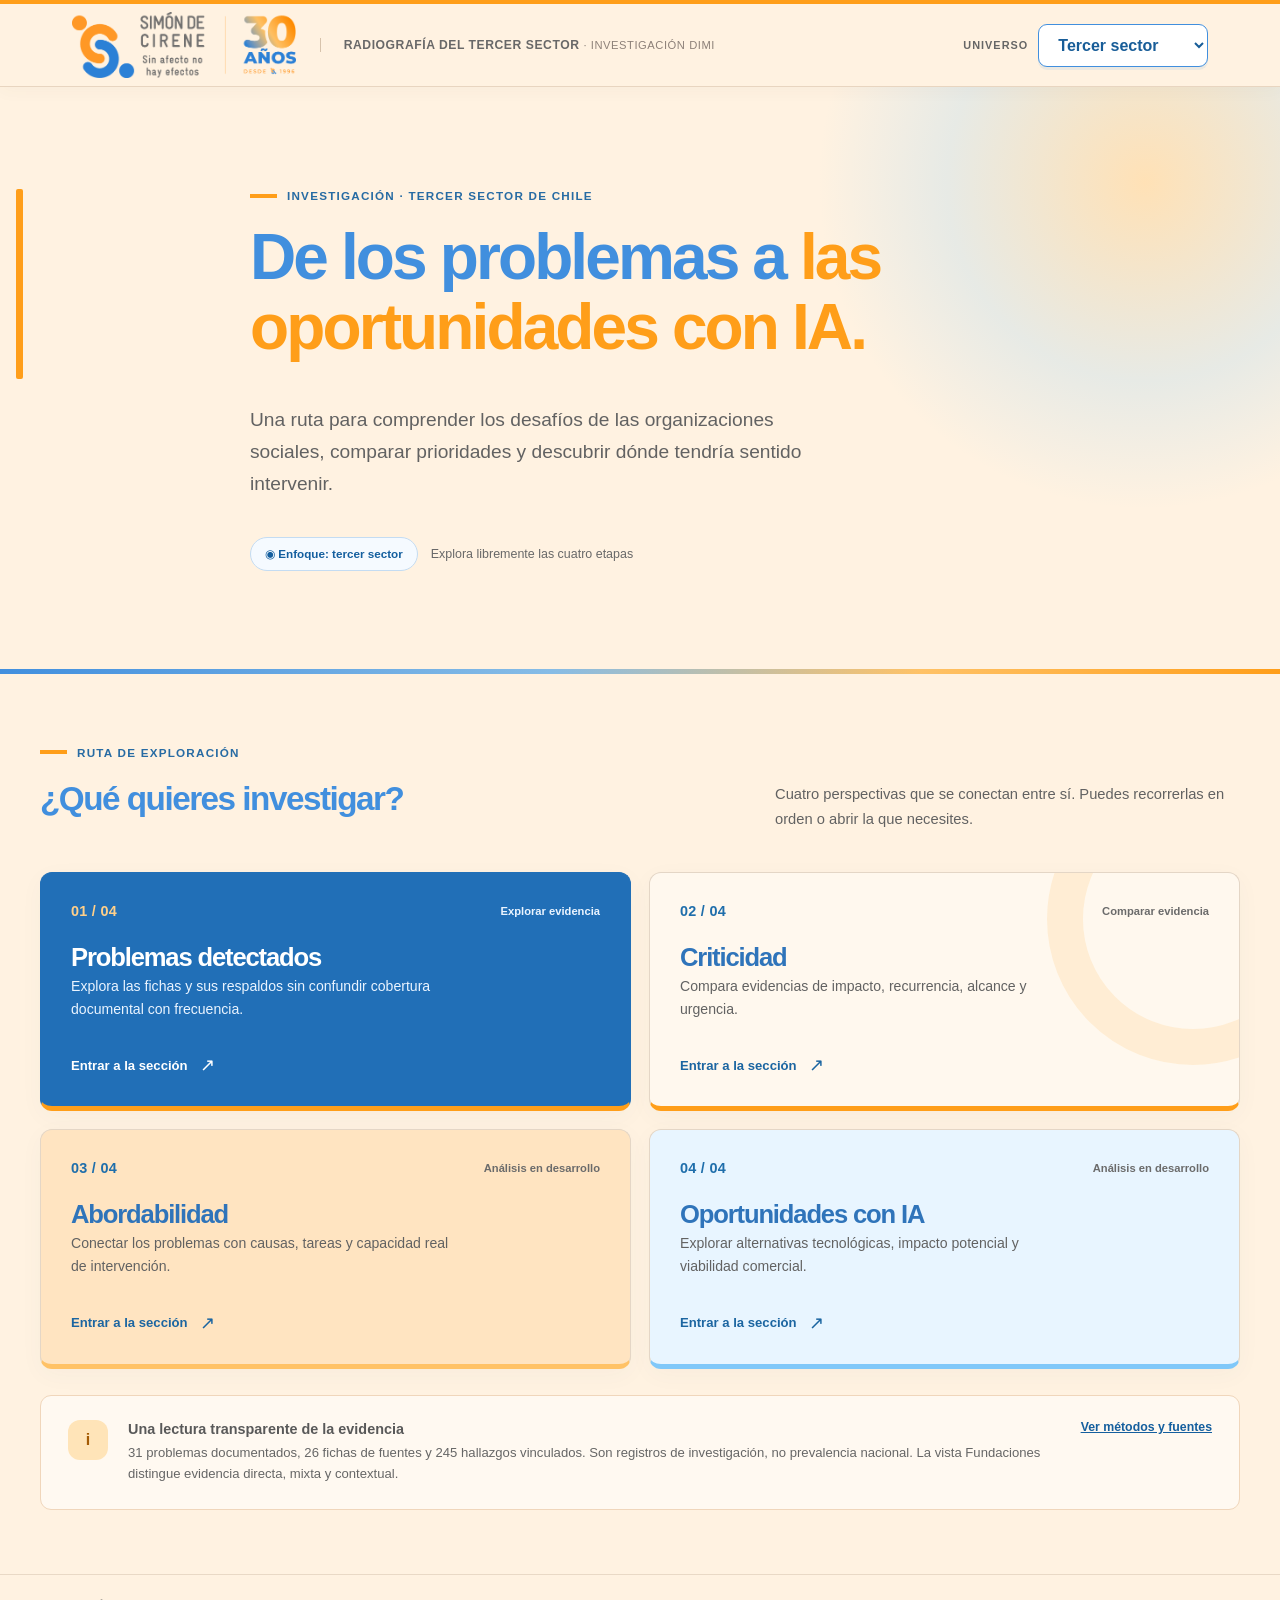
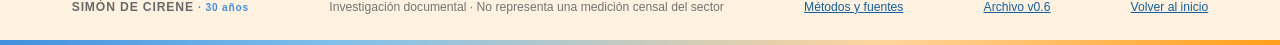
==== commit 9d3c3dfc: "H-2.2: muestra evidencia de criticidad y próximos pasos por universo" ====
--- a/preview/h0/index.html
+++ b/preview/h0/index.html
@@ -13,6 +13,7 @@
   <link rel="stylesheet" href="/preview/h0/brand-sdc.css">
   <link rel="stylesheet" href="/preview/h0/h1.css">
   <link rel="stylesheet" href="/preview/h0/methods.css">
+  <link rel="stylesheet" href="/preview/h0/h2.css">
   <script type="module" src="/preview/h0/app.mjs"></script>
 </head>
 <body>
--- a/preview/h0/h2.css
+++ b/preview/h0/h2.css
@@ -0,0 +1,276 @@
+.h2-page {
+  padding-bottom: 4rem;
+}
+
+.h2-page section {
+  margin-top: clamp(1.8rem, 4vw, 3.25rem);
+}
+
+.h2-page h2 {
+  font-size: clamp(1.25rem, 2.6vw, 1.85rem);
+  margin: 0 0 .55rem;
+}
+
+.h2-page h3 {
+  font-size: 1rem;
+  margin: 0 0 .55rem;
+}
+
+.h2-page p {
+  line-height: 1.65;
+}
+
+.h2-page section > p,
+.h2-section-head p {
+  color: var(--sdc-gray);
+  margin: 0 0 1rem;
+}
+
+.h2-actions {
+  display: flex;
+  flex-wrap: wrap;
+  gap: .6rem 1.35rem;
+  margin: .25rem 0 1rem;
+  font-size: .86rem;
+}
+
+.h2-page a:not(.outline-btn) {
+  color: var(--sdc-blue-deep);
+  text-decoration: underline;
+  text-underline-offset: .15em;
+  font-weight: 650;
+}
+
+.h2-table-scroll {
+  width: 100%;
+  overflow-x: auto;
+  border: 1px solid var(--sdc-border);
+  border-radius: 14px;
+  background: #fff;
+}
+
+.h2-table {
+  width: 100%;
+  min-width: 790px;
+  table-layout: fixed;
+  border-collapse: separate;
+  border-spacing: 0;
+  font-size: .82rem;
+  line-height: 1.45;
+}
+
+.h2-table th, .h2-table td {
+  padding: .85rem .75rem;
+  text-align: left;
+  vertical-align: top;
+  border-bottom: 1px solid var(--sdc-border);
+}
+
+.h2-table thead th {
+  background: var(--sdc-cream-soft);
+}
+
+.h2-table tbody th {
+  width: 23%;
+  background: #fff;
+}
+
+.h2-table thead th:first-child {
+  width: 23%;
+}
+
+.h2-table tbody tr:last-child > * {
+  border-bottom: 0;
+}
+
+.h2-table small, .h2-evidence-list small {
+  display: block;
+  margin-top: .3rem;
+  color: var(--sdc-gray);
+  font-weight: 500;
+}
+
+.h2-code {
+  display: inline-block;
+  margin-right: .3rem;
+  color: var(--sdc-blue-deep);
+  font-size: .72rem;
+  font-weight: 800;
+}
+
+.h2-table th .h2-code {
+  display: block;
+  margin-bottom: .3rem;
+}
+
+.h2-cell summary, .h2-record > summary {
+  display: flex;
+  justify-content: space-between;
+  align-items: flex-start;
+  gap: .4rem;
+  cursor: pointer;
+}
+
+.h2-cell summary::-webkit-details-marker,
+.h2-record summary::-webkit-details-marker {
+  display: none;
+}
+
+.h2-cell summary {
+  padding: .5rem .5rem;
+  color: #155784;
+  background: #edf6fe;
+  border-radius: 8px;
+  min-height: 45px;
+  font-weight: 700;
+}
+
+.h2-expand {
+  font-weight: 800;
+  flex: 0 0 1em;
+  text-align: center;
+}
+
+.h2-cell[open] .h2-expand {
+  transform: rotate(45deg);
+}
+
+.h2-cell-body {
+  overflow-wrap: anywhere;
+}
+
+.h2-cell-body p, .h2-sources {
+  margin: .6rem 0 0;
+}
+
+.h2-cell-body .h2-scope {
+  color: var(--sdc-gray);
+  font-size: .76rem;
+}
+
+.h2-sources, .h2-evidence-list {
+  padding-left: 1rem;
+}
+
+.h2-sources li + li {
+  margin-top: .35rem;
+}
+
+.h2-table-hint {
+  display: none;
+  font-size: .8rem;
+}
+
+.h2-contrasts {
+  display: grid;
+  grid-template-columns: repeat(3, minmax(0, 1fr));
+  gap: .75rem;
+  margin-top: 1rem;
+}
+
+.h2-contrasts article {
+  padding: 1rem;
+  border: 1px solid var(--sdc-border);
+  border-radius: 12px;
+  background: var(--sdc-cream-soft);
+}
+
+.h2-contrasts p {
+  margin: 0;
+  font-size: .85rem;
+  color: var(--sdc-gray);
+}
+
+.h2-record {
+  margin: .45rem 0;
+  background: #fff;
+  border: 1px solid var(--sdc-border);
+  border-radius: 10px;
+}
+
+.h2-record > summary {
+  padding: .75rem .9rem;
+  min-height: 46px;
+  line-height: 1.4;
+  font-size: .87rem;
+  font-weight: 650;
+}
+
+.h2-record > summary::after {
+  content: "+";
+  color: var(--sdc-blue-deep);
+}
+
+.h2-record[open] > summary::after {
+  content: "−";
+}
+
+.h2-record-meta {
+  margin-left: auto;
+  flex-shrink: 0;
+  color: var(--sdc-gray);
+  font-size: .72rem;
+  font-weight: 550;
+}
+
+.h2-record-body {
+  padding: .75rem .9rem;
+  border-top: 1px solid var(--sdc-border);
+  font-size: .84rem;
+}
+
+.h2-record-body > :last-child {
+  margin-bottom: 0;
+}
+
+.h2-evidence-list li {
+  margin: .55rem 0;
+}
+
+.h2-evidence-list li > p {
+  margin: 0;
+}
+
+.h2-source-group {
+  margin: .35rem 0;
+  padding: .25rem .5rem;
+  background: var(--sdc-cream-soft);
+  border-radius: 6px;
+}
+
+.h2-source-group summary {
+  padding: .25rem;
+  cursor: pointer;
+}
+
+.h2-research {
+  border-top: 2px solid var(--sdc-border);
+  padding-top: 1.25rem;
+}
+
+.h2-research > div + div {
+  margin-top: 1.45rem;
+}
+
+.h2-gaps {
+  margin: 0;
+  padding-left: 1rem;
+  line-height: 1.55;
+}
+
+.h2-gaps li + li {
+  margin-top: .45rem;
+}
+
+#h2-research {
+  scroll-margin-top: 5rem;
+}
+
+@media (max-width: 900px) {
+  .h2-table-hint { display: block; }
+}
+
+@media (max-width: 640px) {
+  .h2-contrasts { grid-template-columns: 1fr; }
+  .h2-record-meta { max-width: 27%; text-align: right; }
+}
